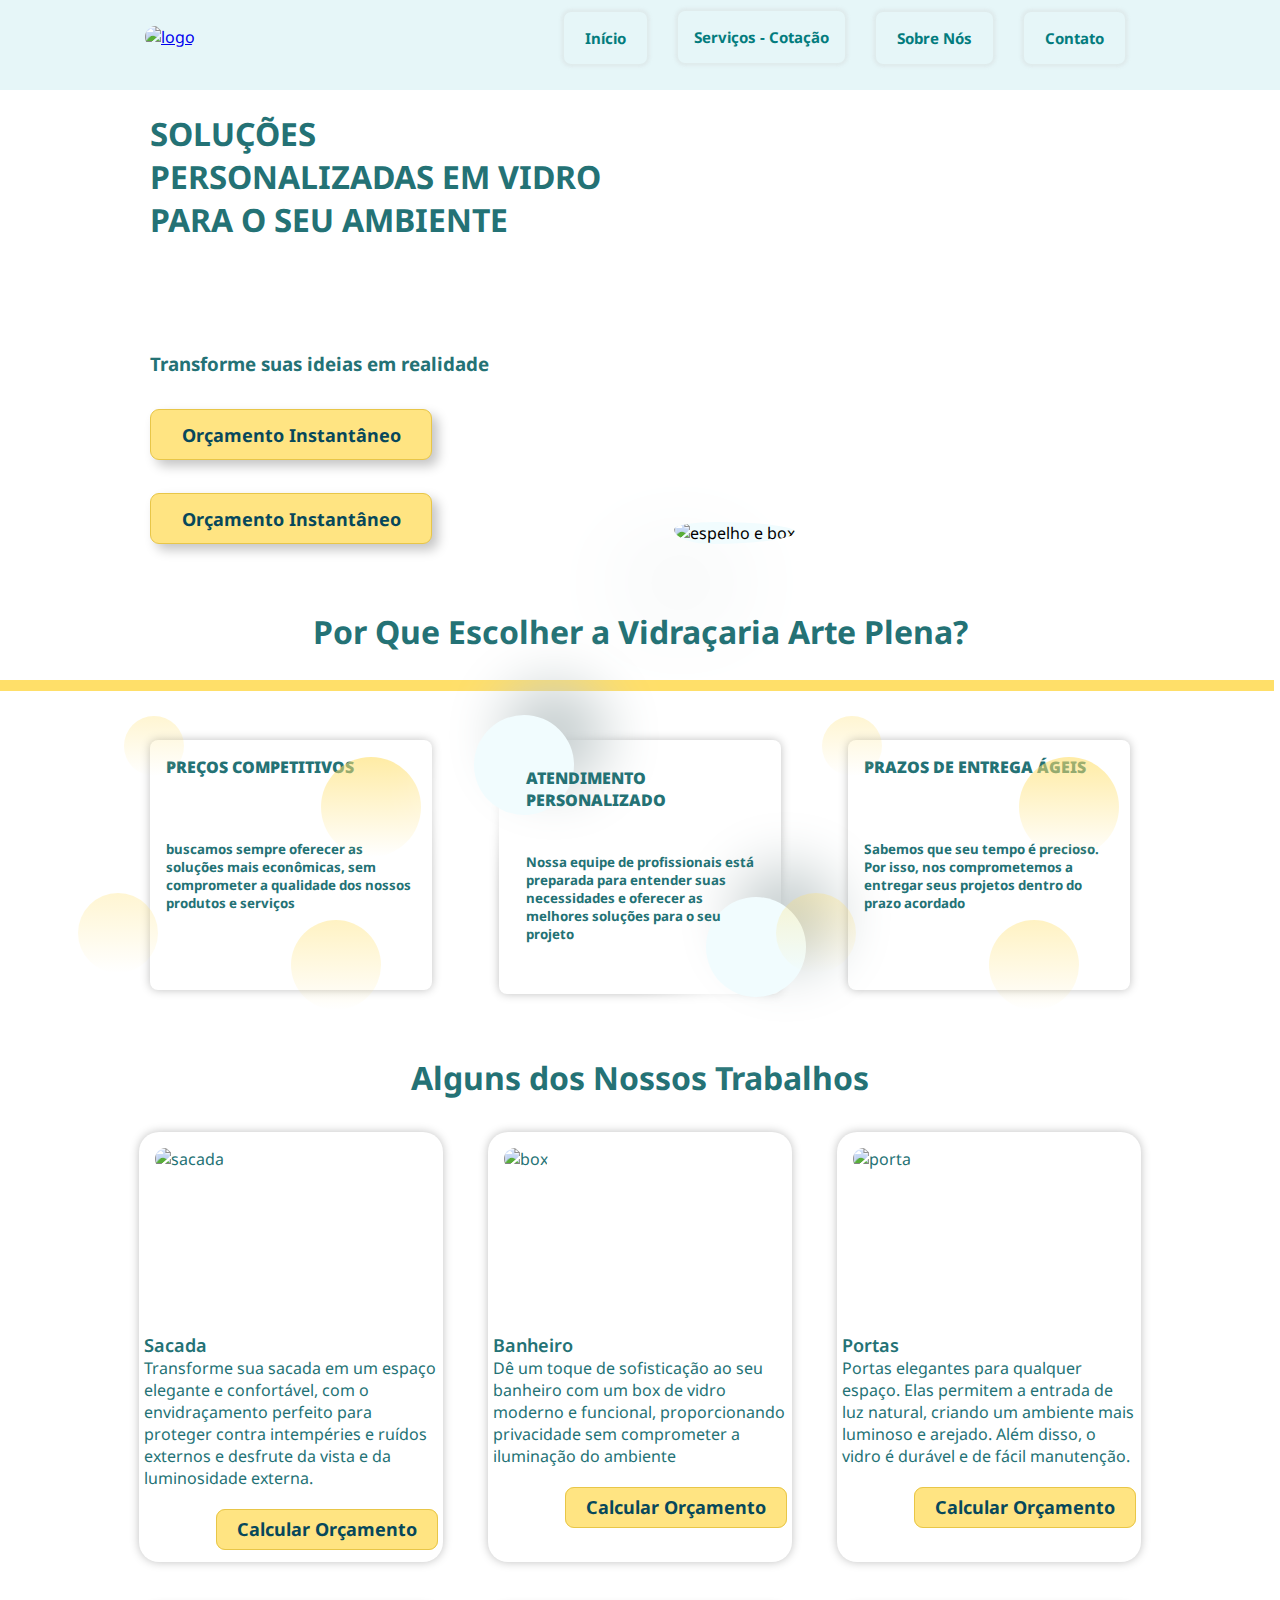
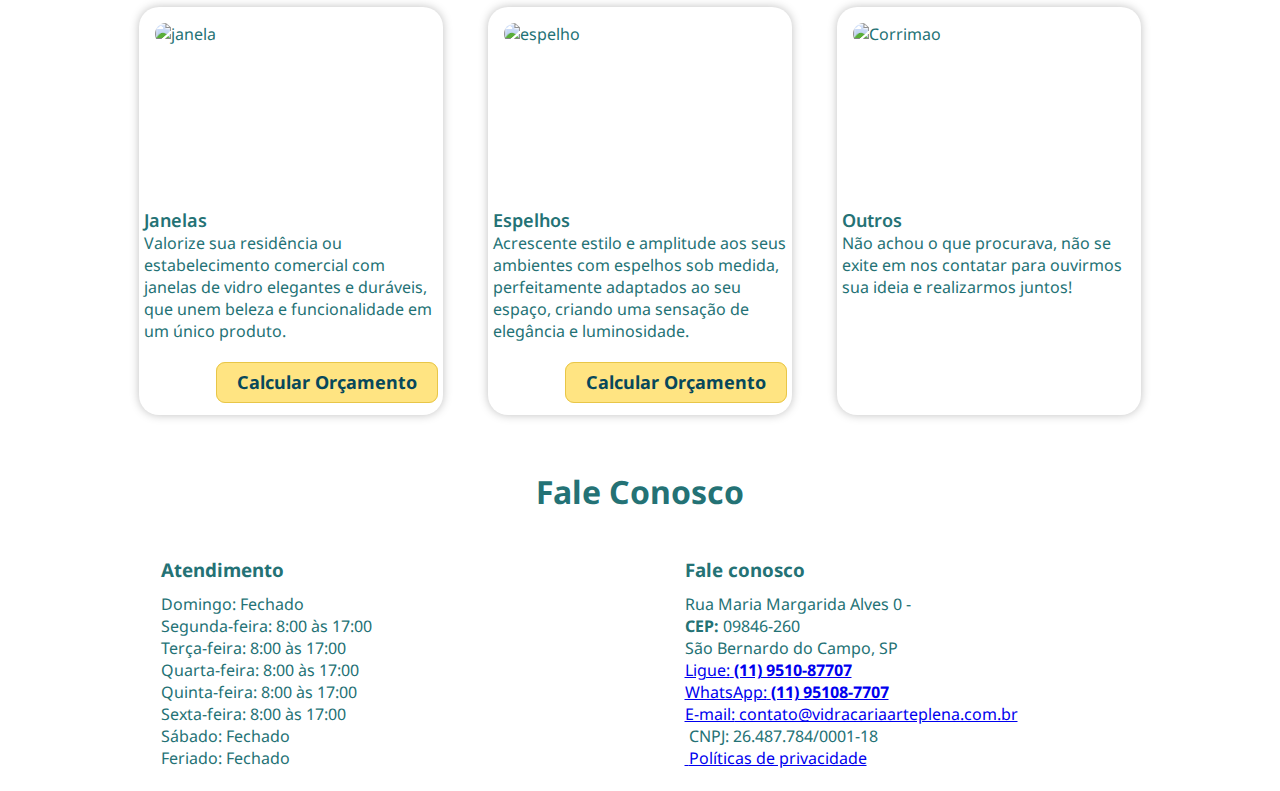
==== index.html @ b4b1ab60 "Add files via upload" ====
<!DOCTYPE html>
<html lang="pt-br">

<head>
    <!--============ Primary Meta Tags ============-->
    <meta charset="UTF-8">
    <meta name="viewport" content="width=device-width, initial-scale=1.0">
    <meta name="keywords" content="vidra&ccedil;aria, vidracaria, espelho, vidro, box, sacada, sacadas, banheiro, porta, portas, janela, janelas">
    <meta name="author" content="CacuacoTech">
    <meta name="description" content="Vidra&ccedil;aria, produ&ccedil;&atilde;o e instala&ccedil;&atilde;o de produtos em vidro">
    <meta name="title" content="Vidra&ccedil;aria Arte Plena | Qualidade e Transpar&ecirc;ncias. Vidra&ccedil;aria Arte Plena | Qualidade e Transpar&ecirc;ncias">
    <title>Vidraçaria Arte Plena | Qualidade e Transparências</title>
    <!--============ CSS ============-->
    <link rel="stylesheet" href="./style.css">
    <script defer src="./js/app.js"></script>
    <link rel="icon" type="image/png" href="assets/uploads/configuracao/1/62f95206d52f2pkhr2g.png" sizes="16x16">

    <link rel="preconnect" href="https://fonts.googleapis.com">
    <link rel="preconnect" href="https://fonts.gstatic.com" crossorigin>
    <link href="https://fonts.googleapis.com/css2?family=Noto+Sans+Georgian:wght@200;300;400;500;600;700;800&display=swap" rel="stylesheet">

    <script src="https://code.jquery.com/jquery-3.7.0.min.js" integrity="sha256-2Pmvv0kuTBOenSvLm6bvfBSSHrUJ+3A7x6P5Ebd07/g=" crossorigin="anonymous"></script>
</head>


<body>
    <!--============ Social Media ============-->
    <div class="icon-bar">
        <a title="chamada para telefone" href="tel:(11)981312143" class="call-phone-numer"></a>
        <a title="facebook" href="https://www.facebook.com/vidracariaarteplena" class="facebook"></a>
        <a title="instagram" href="https://www.instagram.com/vidracariaarteplena/" class="instagram"></a>
        <a title="whasapp" href="#" class="whatsapp"></a>

    </div>
    <!--============ NAV ============-->
    <header title="header" class="header-body background-nav">
        <nav title="navigation" class="nav background-nav">
            <a class="logo" href="index.html">
                <img src="assets/uploads/configuracao/1/logo_sem_fundo2.png" alt="logo">
            </a>
            <button title="responsive-menu" class="hamburger active-nav-list"></button>

            <ul class="nav-list active-nav-list">
                <li>
                    <a class="item-nav" href="index.html">Início</a>
                </li>
                <li>
                    <div class="dropdown1 ">
                        <button class="dropbtn1 active-dropdown1">Serviços - Cotação</button>
                        <div class="dropdown-content1 active-dropdown1">
                            <a class="item-nav" href="produtos/sacada.html">Sacada</a>
                            <a class="item-nav" href="produtos/banheiros.html">Banheiros</a>
                            <a class="item-nav" href="produtos/portas.html">Portas</a>
                            <a class="item-nav" href="produtos/janelas.html">Janelas</a>
                            <a class="item-nav" href="produtos/espelhos.html">Espelhos</a>
                        </div>
                    </div>
                </li>
                <li>
                    <a class="item-nav" href="sobre.html">Sobre Nós</a>
                </li>
                <li>
                    <a class="item-nav" href="#contato">Contato</a>
                </li>
            </ul>
        </nav>
    </header>

    <!--============ MAIN ============-->

    <main>
        <!--============ Header Of main ============-->
        <section class="header-of-main">
            <div class="container-header-of-main ">
                <div class="header-of-container ">
                    <div class="text-header-of-main  color-text-template1">
                        <h1>
                            SOLUÇÕES PERSONALIZADAS EM VIDRO PARA O SEU AMBIENTE
                        </h1>
                        <br>
                        <br>
                        <h3>Transforme suas ideias em realidade</h3>
                        <a class="button-header-of-main" href="#call-to-action-services">
                            Orçamento Instantâneo
                            </a>
                        <select aria-label="qualquer coisa" id="servicos" name="Servicos" class="button-header-of-main">
                            <option value="vl-sacada">Orçamento Instantâneo</option>
                            <option value="vl-sacada">Sacada</option>
                            <option value="vl-banheiros">Banheiros</option>
                            <option value="vl-portas">Portas</option>
                            <option value="vl-portas">Janelas</option>
                            <option value="vl-espelhos">Espelhos</option>
                        </select>
                        <!--<div class="button-header-of-main">
                            <button class="dropbtn1 active-dropdown1">Orçamento Instantâneo</button>
                            <div class="dropdown-content1 active-dropdown1">
                                <a class="item-nav" href="produtos/sacada.html">Sacada</a>
                                <a class="item-nav" href="produtos/banheiros.html">Banheiros</a>
                                <a class="item-nav" href="produtos/portas.html">Portas</a>
                                <a class="item-nav" href="produtos/janelas.html">Janelas</a>
                                <a class="item-nav" href="produtos/espelhos.html">Espelhos</a>
                            </div>
                        </div>
                        <div class="button-social-network">
                            <a class="button-header-of-main" href="index.html">
                            Orçamento Instantâneo
                            </a>
                            <a title="facebook" href="#" class="facebook-icon"></a>
                            <a title="instagram" href="#" class="instagram-icon"></a>
                            <a title="whasapp" href="#" class="whatsapp-icon"></a>
                        </div>-->
                    </div>
                </div>
                <div class="header-of-container ">
                    <div class="initial-image">
                        <img class="image-home" src="./assets/extras_site/box-ia.jpg" alt="espelho e box">
                    </div>

                </div>
            </div>

        </section>


        <!--============ Container 1 of main ============-->
        <section class="container1-of-main">
            <div class="title-container1-of-main color-text-template1">
                <div class="initial-text1-of-main  ">
                    <br>
                    <br>
                    <h1>
                        Por Que Escolher a Vidraçaria Arte Plena?
                    </h1>
                    <p class="yellow-bar"></p>

                </div>
            </div>
            <div class="container1-main color-text-template1">

                <!--<div class="card">
                    <div class="circle"></div>
                    <div class="circle"></div>
                    <div class="card-inner">
                        <div class="card-content">

                            <strong>Qualidade incomparável</strong>
                            <p>Trabalhamos com os melhores fornecedores de vidro do mercado, garantindo produtos de alta qualidade e durabilidade </p>
                            <hr>
                        </div>
                    </div>
                </div>-->

                <div class="card3">
                    <span class="span-card3"></span>
                    <span class="span-card3"></span>
                    <span class="span-card3"></span>
                    <span class="span-card3"></span>
                    <div>
                        <strong>Preços competitivos</strong>
                        <h5>buscamos sempre oferecer as soluções mais econômicas, sem comprometer a qualidade dos nossos produtos e serviços</h5>
                        <hr>
                    </div>
                </div>

                <div class="card">
                    <div class="circle"></div>
                    <div class="circle"></div>
                    <div class="card-inner">
                        <div class="card-content">

                            <strong>Atendimento personalizado</strong>
                            <h5>Nossa equipe de profissionais está preparada para entender suas necessidades e oferecer as melhores soluções para o seu projeto</h5>
                            <hr>
                        </div>
                    </div>
                </div>

                <div class="card3">
                    <span class="span-card3"></span>
                    <span class="span-card3"></span>
                    <span class="span-card3"></span>
                    <span class="span-card3"></span>
                    <div>
                        <strong>Prazos de entrega ágeis</strong>
                        <h5>Sabemos que seu tempo é precioso. Por isso, nos comprometemos a entregar seus projetos dentro do prazo acordado</h5>
                        <hr>
                    </div>
                </div>
            </div>


        </section>
        <!--============ Container 2 of main ============-->
        <section class="container2-of-main" id="call-to-action-services">
            <div class="header-of-container color-text-template1">
                <div class="initial-text2-of-main  ">
                    <br>
                    <br>
                    <h1>
                        Alguns dos Nossos Trabalhos
                    </h1>
                    <br>
                </div>
            </div>

            <div class="container2-main color-text-template1" id="card2-1">
                <div class="card2">
                    <div class="card2-image">
                        <img class="image-card2" src="./assets/uploads/produtos/sacada/sacada6.jpeg" alt="sacada">
                    </div>
                    <p class="card2-title">Sacada</p>
                    <p class="card2-body">
                        Transforme sua sacada em um espaço elegante e confortável, com o envidraçamento perfeito para proteger contra intempéries e ruídos externos e desfrute da vista e da luminosidade externa.
                    </p>
                    <p class="footer2">
                        <a class="button-card2" href="index.html">
                            Calcular Orçamento
                        </a>
                    </p>
                </div>
                <div class="card2">
                    <div class="card2-image">
                        <img class="image-card2" src="./assets/uploads/produtos/box/box9.jpeg" alt="box">
                    </div>
                    <p class="card2-title">Banheiro</p>
                    <p class="card2-body">
                        Dê um toque de sofisticação ao seu banheiro com um box de vidro moderno e funcional, proporcionando privacidade sem comprometer a iluminação do ambiente
                    </p>
                    <p class="footer2">
                        <a class="button-card2" href="index.html">
                            Calcular Orçamento
                        </a>
                    </p>
                </div>
                <div class="card2">
                    <div class="card2-image">
                        <img class="image-card2" src="./assets/uploads/produtos/portas/porta5.jpeg" alt="porta">
                    </div>
                    <p class="card2-title">Portas</p>
                    <p class="card2-body">
                        Portas elegantes para qualquer espaço. Elas permitem a entrada de luz natural, criando um ambiente mais luminoso e arejado. Além disso, o vidro é durável e de fácil manutenção.
                    </p>
                    <p class="footer2">
                        <a class="button-card2" href="index.html">
                            Calcular Orçamento
                        </a>
                    </p>
                </div>
                <div class="card2">
                    <div class="card2-image">
                        <img class="image-card2" src="./assets/uploads/produtos/janela/janela22.jpg" alt="janela">
                    </div>
                    <p class="card2-title">Janelas</p>
                    <p class="card2-body">
                        Valorize sua residência ou estabelecimento comercial com janelas de vidro elegantes e duráveis, que unem beleza e funcionalidade em um único produto.
                    </p>
                    <p class="footer2">
                        <a class="button-card2" href="index.html">
                            Calcular Orçamento
                        </a>
                    </p>
                </div>
                <div class="card2">
                    <div class="card2-image">
                        <img class="image-card2" src="./assets/uploads/produtos/espelho/espelho144.jpg" alt="espelho">
                    </div>
                    <p class="card2-title">Espelhos</p>
                    <p class="card2-body">
                        Acrescente estilo e amplitude aos seus ambientes com espelhos sob medida, perfeitamente adaptados ao seu espaço, criando uma sensação de elegância e luminosidade.
                    </p>
                    <p class="footer2">
                        <a class="button-card2" href="index.html">
                            Calcular Orçamento
                        </a>
                    </p>
                </div>
                <div class="card2">
                    <div class="card2-image">
                        <img class="image-card2" src="./assets/uploads/produtos/Genericas/Corrimao1.jpeg" alt="Corrimao">
                    </div>
                    <p class="card2-title">Outros</p>
                    <p class="card2-body">
                        Não achou o que procurava, não se exite em nos contatar para ouvirmos sua ideia e realizarmos juntos!
                    </p>
                    <p class="footer2">
                        <a title="facebook" href="https://www.facebook.com/vidracariaarteplena" class="facebook-icon-card2"></a>
                        <a title="instagram" href="https://www.instagram.com/vidracariaarteplena/" class="instagram-icon-card2"></a>
                        <a title="whasapp" href="#" class="whatsapp-icon-card2"></a>
                    </p>
                </div>
            </div>

        </section>
    </main>




    <footer>
        <a title="facebook" href="#" class="facebook-icon-menu"></a>
        <a title="instagram" href="#" class="instagram-icon-menu"></a>
        <a title="whasapp" href="#" class="whatsapp-icon-menu"></a>
        <section class="container2-of-main" id="contato">
            <div class="header-of-container color-text-template1">
                <div class="initial-text2-of-main  ">
                    <br>
                    <br>
                    <h1>
                        Fale Conosco
                    </h1>
                    <br>
                </div>
            </div>

            <div class="container2-main color-text-template1">
                <!--ddddddddd-->
                <div class="col-md-3 margin-top-25 text-align-left">
                    <div class="row">
                        <div class="col-md-12 margin-bottom-5">
                            <h3 class="font-size-25 font-weight-300 font-color-secundaria">Atendimento</h3>
                        </div>
                        <div class="col-md-12 cor_links_topo">
                            <p class="margin-bottom-0 line-height-22 white">
                                <i class="go goicon-angle-right font-size-10 font-color-secundaria"></i><span class="font-color-secundaria"> Domingo: </span>Fechado
                            </p>
                            <p class="margin-bottom-0 line-height-22 white">
                                <i class="go goicon-angle-right font-size-10 font-color-secundaria"></i><span class="font-color-secundaria"> Segunda-feira: </span>8:00 às 17:00
                            </p>
                            <p class="margin-bottom-0 line-height-22 white">
                                <i class="go goicon-angle-right font-size-10 font-color-secundaria"></i><span class="font-color-secundaria"> Terça-feira: </span>8:00 às 17:00
                            </p>
                            <p class="margin-bottom-0 line-height-22 white">
                                <i class="go goicon-angle-right font-size-10 font-color-secundaria"></i><span class="font-color-secundaria"> Quarta-feira: </span>8:00 às 17:00
                            </p>
                            <p class="margin-bottom-0 line-height-22 white">
                                <i class="go goicon-angle-right font-size-10 font-color-secundaria"></i><span class="font-color-secundaria"> Quinta-feira: </span>8:00 às 17:00
                            </p>
                            <p class="margin-bottom-0 line-height-22 white">
                                <i class="go goicon-angle-right font-size-10 font-color-secundaria"></i><span class="font-color-secundaria"> Sexta-feira: </span>8:00 às 17:00
                            </p>
                            <p class="margin-bottom-0 line-height-22 white">
                                <i class="go goicon-angle-right font-size-10 font-color-secundaria"></i><span class="font-color-secundaria"> Sábado: </span>Fechado
                            </p>
                            <p class="margin-bottom-0 line-height-22 white">
                                <i class="go goicon-angle-right font-size-10 font-color-secundaria"></i><span class="font-color-secundaria"> Feriado: </span>Fechado
                            </p>



                        </div>
                    </div>
                </div>

                <div class="col-md-4 margin-top-25 text-align-left">
                    <div class="row">
                        <div class="col-md-12 margin-bottom-5">
                            <h3 class="font-size-25 font-weight-300 font-color-secundaria">Fale conosco</h3>
                        </div>
                        <div class="col-md-12 cor_links_topo">

                            <p class="margin-bottom-20 font-color-white font-size-14 line-height-20">
                                Rua Maria Margarida Alves 0 - <br><b>CEP:</b> 09846-260 <br> São Bernardo do Campo, SP </p>

                            <p class="margin-bottom-10">
                                <a href="tel:11951087707" target="_blank">
                                    <i class="go goicon-incoming-call font-color-secundaria"></i> <span class="font-color-secundaria">Ligue:</span> <strong class="font-weight-700">(11) 9510-87707</strong>
                                </a>
                            </p>

                            <p class="margin-bottom-10">
                                <a href="http://api.whatsapp.com/send?1=pt_BR&amp;phone=+5511951087707&amp;text=Ol%c3%a1!%20Encontrei%20o%20seu%20site,%20gostaria%20de%20iniciar%20uma%20conversa!" target="_blank">
                                    <i class="go goicon-whatsapp-filled font-color-secundaria"></i> <span class="font-color-secundaria">WhatsApp:</span> <strong class="font-weight-700">(11) 95108-7707</strong>
                                </a>
                            </p>

                            <p class="margin-bottom-10">
                                <a href="mailto:contato@vidracariaarteplena.com.br?Subject=Contato pelo site" target="_blank">
                                    <i class="fa fa-envelope font-color-secundaria"></i> <span class="font-color-secundaria">E-mail:</span> contato@vidracariaarteplena.com.br </a>
                            </p>


                            <p class="margin-bottom-10">
                                <a class="white">
                                    <i class="fa fa-building-o font-color-secundaria"></i> &nbsp;<span class="font-color-secundaria">CNPJ:</span> 26.487.784/0001-18 </a>
                            </p>


                            <p class="margin-bottom-0">
                                <a class="white" href="politicas-de-privacidade.html">
                                    <i class="fa fa-info-circle font-color-secundaria"></i> &nbsp;<span class="font-color-secundaria">Políticas de privacidade</span>
                                </a>
                            </p>

                        </div>
                    </div>
                </div>

            </div>


        </section>
    </footer>


</body>

</html>
---- style.css ----
* {
  margin: 0;
  padding: 0;
  box-sizing: border-box;
  font-family: "Noto Sans Georgian", sans-serif;
}

body {
  width: 100%;
  margin: 0 auto;
}

header {
  width: 100%;
  height: 90px;
  display: flex;
  justify-content: center;
  background-color: #13A098;
  top: 0;
  z-index: 990;
}

nav {
  padding: 11px 17px 11px 17px;
  width: 80%;
  margin-inline: 0 auto;
  display: flex;
  justify-content: space-between;
  align-items: center;
  flex-wrap: wrap;
  position: fixed;
  z-index: 992;
}

.nav-list {
  list-style: none;
  display: flex;
  padding: 0px 10px;
  align-items: center;
  justify-content: space-between;
  background-color: #e6f6f8;
  font-size: 19px;
  flex-wrap: wrap;
}

.hamburger {
  width: 30px;
  height: 30px;
  background-color: transparent;
  border-radius: 5px;
  border: 0;
  position: relative;
  cursor: pointer;
  display: none;
}

.hamburger:after {
  content: "";
  position: absolute;
  top: 35%;
  left: 15%;
  width: 70%;
  height: 5%;
  border-radius: 5px;
  background-color: #247275;
}

.hamburger:before {
  content: "";
  position: absolute;
  top: 55%;
  left: 15%;
  width: 70%;
  height: 5%;
  border-radius: 5px;
  background-color: #247275;
}

.dropbtn1 {
  background-color: #e6f6f8;
  color: #037c7e;
  padding: 16px;
  font-size: 15px;
  font-weight: bold;
  border: none;
  cursor: pointer;
  box-shadow: 0px 0px 3px 3px rgba(205, 205, 205, 0.25);
  border-radius: 7px;
  -moz-appearance: none;
  -webkit-appearance: none;
  appearance: none;
  background-image: url("./assets/extras_site/arrow.jpg");
  background-repeat: no-repeat;
  background-position: 50% 100%;
}

.dropdown1 > .dropdown-content1 > .item-nav {
  background-color: #e6f6f8;
  border-radius: 0px;
}

.dropdown1 {
  position: relative;
  display: inline-block;
}

.dropdown-content1 {
  display: none;
  position: absolute;
  background-color: rgba(230, 246, 248, 0.2941176471);
  min-width: 160px;
  box-shadow: 0px 8px 16px 0px rgba(0, 0, 0, 0.2);
  z-index: 993;
}

.dropdown-content1 a {
  color: #037c7e;
  padding: 12px 16px;
  text-decoration: none;
  display: block;
}

.dropdown-content1 a:hover {
  background-color: #f1f1f1;
}

.dropdown1:hover .dropdown-content1 {
  display: block;
}

.dropdown1:hover .dropbtn1 {
  background: linear-gradient(145deg, #CEF1EB 0%, #B8EFE5 100%);
}

.item-nav {
  background-color: none;
  color: #037c7e;
  font-weight: bold;
  padding: 17px 21px 17px 21px;
  text-decoration: none;
  box-shadow: 0px 0px 3px 3px rgba(205, 205, 205, 0.25);
  border-radius: 7px;
}

.item-nav:visited {
  background-color: none;
}

.item-nav:active {
  border-color: #13A098;
}

.item-nav:hover {
  box-shadow: 0px 0px 15px 13px rgba(205, 205, 205, 0.25);
  border-radius: 13px;
  background: linear-gradient(145deg, #CEF1EB 0%, #B8EFE5 100%);
}

.item-nav {
  font-weight: bold;
}

.nav-list {
  display: flex;
  gap: 31px;
  list-style: none;
  align-items: center;
}

.nav-list a {
  font-size: 15px;
  color: #037c7e;
  padding-block: 16px;
}

/*MAIN_ START HERE*/
/*MAIN_ START HERE*/
/*MAIN_ START HERE*/
.header-of-main {
  background-image: url("./assets/extras_site/stacked-waves-haikei (3).svg");
  background-image: url("./assets/extras_site/blurry-gradient-haikei (3).svg");
  background-image: url("./assets/extras_site/general-background.svg");
  background-size: cover;
}

.container-header-of-main {
  margin: 0 auto;
  display: flex;
  justify-content: space-between;
  flex-wrap: wrap;
  max-width: 80%;
  gap: 23px;
}

.container-header-of-main div {
  display: flex;
  flex: 1 1 300px;
  margin: 11px;
  align-items: flex-start;
  justify-content: flex-end;
  flex-direction: column;
}

.container {
  /*max-width: 800px;*/
  margin: 0 auto;
  display: flex;
  flex-wrap: wrap;
  max-width: 80%;
}

.container div {
  flex: 1 1 981px;
  margin: 11px;
}

.logo img {
  width: 100%;
  border-radius: 13px;
}

img {
  width: 30%;
  border-radius: 13px;
}

.text-header-of-main {
  display: flex;
  text-align: left;
  align-items: center;
  flex-direction: column;
  gap: 33px;
}

.button-social-network {
  display: flex;
  gap: 16px;
}

.button-header-of-main {
  font-weight: bold;
  text-decoration: none;
  color: #07485B;
  padding: 0.7em 1.7em;
  font-size: 18px;
  border-radius: 0.5em;
  background: #FFE482;
  border: 1px solid #E8C648;
  transition: all 0.3s;
  box-shadow: 6px 6px 12px #c5c5c5, -6px -6px 12px #ffffff;
  font-weight: bold;
  -webkit-appearance: none;
     -moz-appearance: none;
          appearance: none;
  background-image: url("./assets/extras_site/arrow.jpg");
  background-repeat: no-repeat;
  background-position: 97% 50%;
}

.button-header-of-main:active {
  color: #247275;
  box-shadow: inset 4px 4px 12px #c5c5c5, inset -4px -4px 12px #ffffff;
}

.button-header-of-main:visited {
  background-color: none;
}

.button-header-of-main:hover {
  background: linear-gradient(145deg, #CEF1EB 0%, #B8EFE5 100%);
}

.initial-text1-of-main {
  display: flex;
  text-align: center;
  align-items: center;
  flex-direction: column;
  flex-wrap: nowrap;
}

.initial-text {
  display: flex;
  text-align: center;
  align-items: center;
  flex-direction: column;
  flex-wrap: nowrap;
  background: #F1fcfe;
  box-shadow: 41px 41px 82px #cfd9da, -41px -41px 82px #ffffff;
}

.image-home {
  width: 100%;
  border-radius: 35% 65% 69% 31%/34% 45% 55% 66%;
  background: #f1fcfe;
  box-shadow: -50px 50px 100px #cfd9da, 50px -50px 100px #ffffff;
}

.container1-of-main {
  background-image: url("./assets/extras_site/Untitled (6).svg");
  background-size: cover;
}

.container1-main {
  margin: 0 auto;
  display: flex;
  justify-content: space-between;
  flex-wrap: wrap;
  max-width: 80%;
  gap: 23px;
}

.container1-main div {
  display: flex;
  flex: 1 1 300px;
  margin: 11px;
  align-items: flex-start;
  justify-content: flex-end;
}

.container2-of-main {
  background-image: url("./assets/extras_site/general-background.svg");
  background-size: cover;
}

.initial-text2-of-main {
  display: flex;
  text-align: center;
  align-items: center;
  flex-direction: column;
  flex-wrap: nowrap;
}

.container2-main {
  margin: 0 auto;
  display: flex;
  justify-content: space-between;
  flex-wrap: wrap;
  max-width: 80%;
  gap: 23px;
}

.container2-main div {
  flex: 1 1 300px;
  margin: 11px;
}

@media screen and (max-width: 981px) {
  .logo img {
    width: 100%;
    border-radius: 13px;
  }
  img {
    width: 100%;
    border-radius: 13px;
  }
  .hamburger {
    display: block;
    z-index: 991;
  }
  .nav {
    width: 100%;
  }
  .nav-list.active-nav-list {
    right: 0;
  }
  .nav-list {
    position: fixed;
    top: 0;
    right: -100%;
    height: 100vh;
    margin: 0;
    background-color: #AEE0E8;
    flex-direction: column;
    padding: 100px 20px;
    text-decoration: none;
    justify-content: flex-start;
    max-width: 250px;
    transition: 0.5s ease;
  }
  .container-header-of-main {
    max-width: 99%;
  }
  .container-header-of-main div {
    align-items: center;
  }
  .initial-text {
    display: block;
  }
  .text-header-of-main {
    text-align: center;
    gap: 9px;
  }
  .facebook-icon-menu {
    width: 36px;
    height: 36px;
    background-image: url("assets/socialnetworks/facebook.png");
    background-size: cover;
    border-radius: 35% 65% 69% 31%/34% 45% 55% 66%;
  }
  .instagram-icon-menu {
    width: 36px;
    height: 36px;
    background-image: url("assets/socialnetworks/instagram.png");
    background-size: cover;
    border-radius: 35% 65% 69% 31%/34% 45% 55% 66%;
    display: inline;
  }
  .whatsapp-icon-menu {
    width: 36px;
    height: 36px;
    background-image: url("assets/socialnetworks/whatsapp.png");
    background-size: cover;
    display: none;
  }
}
/* Float four columns side by side */
/* Float four columns side by side */
/* Float four columns side by side */
/* Float four columns side by side */
/* Float four columns side by side */
/* Float four columns side by side */
/* Float four columns side by side */
/* Float four columns side by side */
/* Float four columns side by side 

.column {
    float: left;
    width: 25%;
    padding: 0 10px;
}
*/
/* Remove extra left and right margins, due to padding 

.row {
    margin: 0 -5px;
}
*/
/* Clear floats after the columns 

.row:after {
    content: "";
    display: table;
    clear: both;
}
*/
/* Responsive columns 

@media screen and (max-width: 600px) {
    .column {
        width: 100%;
        display: block;
        margin-bottom: 20px;
    }
}

*/
/* Style the counter cards 

.card {
    box-shadow: 0 4px 8px 0 rgba(0, 0, 0, 0.2);
    padding: 16px;
    text-align: center;
    background-color: #f1f1f1;
}

*/
/* Float four columns side by side */
.card-service {
  --card-color: #247275;
  --blub-color: #FFDF69;
  position: relative;
  -webkit-user-select: none;
     -moz-user-select: none;
          user-select: none;
}

@keyframes keyframes-rotate-blubs {
  0% {
    transform: translate(10px) rotate(360deg);
  }
  50% {
    transform: translate(-5px, 10px) rotate(180deg);
  }
  100% {
    transform: translate(10px) rotate(0deg);
  }
}
.card-service .span-card3 {
  width: 100px;
  height: 100px;
  position: absolute;
  background: linear-gradient(0deg, transparent, var(--blub-color));
  border-radius: 100%;
  opacity: 0.5;
  animation: keyframes-rotate-blubs 4s infinite linear;
}

.card-service .card-service-content-text {
  /* backdrop-filter: blur(15px);*/
  color: var(--card-color);
  width: 180px;
  height: 250px;
  border-radius: 5%;
  padding: 1rem;
  display: flex;
  flex-direction: column;
  justify-content: space-between;
  background: rgba(255, 255, 255, 0.05);
  box-shadow: 0 0 10px rgba(0, 0, 0, 0.25);
  /*backdrop-filter: blur(10px);*/
  border-radius: 8px;
}

.card-service .card-service-content-text .check {
  fill: var(--card-color);
  width: 25px;
  height: 25px;
  position: absolute;
  top: 0;
  right: 0;
  transform: translate(50%, -50%);
}

.card-service .card-service-content-text strong {
  font-size: 1rem;
  font-weight: 900;
  text-transform: uppercase;
}

.card-service .card-service-content-text p {
  font-size: 0.8rem;
}

.card-service .card-service-content-text button {
  background-color: transparent;
  color: var(--card-color);
  border: none;
  outline: 1px solid var(--card-color);
  border-radius: 1rem;
  padding: 0.5rem 1rem;
  font-size: 0.8rem;
  font-weight: 900;
  transition: 0.3s;
  display: flex;
  align-items: center;
  justify-content: center;
  text-transform: uppercase;
  gap: 0.2em;
}

.card-service .card-service-content-text button .arrow {
  width: 0px;
  height: 20px;
  fill: var(--blub-color);
  transform: scale(0);
  transition: 0.3s;
}

.card-service .card-service-content-text button:hover .arrow {
  width: 20px;
  margin-left: 1em;
  transform: scale(1);
}

.card-service .card-service-content-text button:hover {
  background-color: var(--card-color);
  color: var(--blub-color);
  cursor: pointer;
}

/* Float four columns side by side */
/* Float four columns side by side */
/* Float four columns side by side */
/* Float four columns side by side */
.card3 {
  --card-color: #247275;
  --blub-color: #FFDF69;
  position: relative;
  -webkit-user-select: none;
     -moz-user-select: none;
          user-select: none;
}

@keyframes keyframes-rotate-blubs {
  0% {
    transform: translate(10px) rotate(360deg);
  }
  50% {
    transform: translate(-5px, 10px) rotate(180deg);
  }
  100% {
    transform: translate(10px) rotate(0deg);
  }
}
.card3 .span-card3 {
  width: 100px;
  height: 100px;
  position: absolute;
  background: linear-gradient(0deg, transparent, var(--blub-color));
  border-radius: 100%;
  opacity: 0.5;
  animation: keyframes-rotate-blubs 4s infinite linear;
}

.card3 .span-card3:nth-child(1) {
  top: -5%;
  left: -5%;
  width: 60px;
  height: 60px;
  animation-delay: 0.1s;
  opacity: 0.3;
}

.card3 .span-card3:nth-child(2) {
  top: 60%;
  left: -20%;
  width: 80px;
  height: 80px;
  animation-delay: 0.2s;
  opacity: 0.3;
}

.card3 .span-card3:nth-child(3) {
  top: 10%;
  left: 60%;
  animation-delay: 0.3s;
  opacity: 0.6;
}

.card3 .span-card3:nth-child(4) {
  top: 70%;
  left: 50%;
  width: 90px;
  height: 90px;
  animation-delay: 0.4s;
  opacity: 0.4;
}

.card3 div {
  /* backdrop-filter: blur(15px);*/
  color: var(--card-color);
  width: 180px;
  height: 250px;
  border-radius: 5%;
  padding: 1rem;
  display: flex;
  flex-direction: column;
  justify-content: space-between;
  background: rgba(255, 255, 255, 0.05);
  box-shadow: 0 0 10px rgba(0, 0, 0, 0.25);
  /*backdrop-filter: blur(10px);*/
  border-radius: 8px;
}

.card3 div .check {
  fill: var(--card-color);
  width: 25px;
  height: 25px;
  position: absolute;
  top: 0;
  right: 0;
  transform: translate(50%, -50%);
}

.card3 div strong {
  font-size: 1rem;
  font-weight: 900;
  text-transform: uppercase;
}

.card3 div p {
  font-size: 0.8rem;
}

.card3 div hr {
  border: none;
  border-top: 1px solid var(--card-color);
  opacity: 0.5;
}

.card3 div button {
  background-color: transparent;
  color: var(--card-color);
  border: none;
  outline: 1px solid var(--card-color);
  border-radius: 1rem;
  padding: 0.5rem 1rem;
  font-size: 0.8rem;
  font-weight: 900;
  transition: 0.3s;
  display: flex;
  align-items: center;
  justify-content: center;
  text-transform: uppercase;
  gap: 0.2em;
}

.card3 div button .arrow {
  width: 0px;
  height: 20px;
  fill: var(--blub-color);
  transform: scale(0);
  transition: 0.3s;
}

.card3 div button:hover .arrow {
  width: 20px;
  margin-left: 1em;
  transform: scale(1);
}

.card3 div button:hover {
  background-color: var(--card-color);
  color: var(--blub-color);
  cursor: pointer;
}

/* Float four columns side by side */
/* Float four columns side by side */
/* Float four columns side by side */
/* Float four columns side by side */
.card2 {
  padding: 5px 5px 21px 5px;
  width: 330px;
  min-height: 370px;
  border-radius: 20px;
  /*background: #e8e8e8;
  box-shadow: 5px 5px 6px #dadada, -5px -5px 6px #f6f6f6;*/
  background: rgba(255, 255, 255, 0.05);
  box-shadow: 0 0 10px rgba(0, 0, 0, 0.25);
  transition: 0.4s;
}

.card2:hover {
  translate: 0 -10px;
}

.card2-title {
  font-size: 18px;
  font-weight: 600;
  color: #247275;
  margin: 15px 0 0 0px;
}

.card2-image {
  min-height: 170px;
  /*background-color: #c9c9c9;
  border-radius: 15px;
  box-shadow: inset 8px 8px 10px #c3c3c3, inset -8px -8px 10px #cfcfcf;*/
}

.image-card2 {
  width: 100%;
  /*border-radius: 35% 65% 69% 31% / 34% 45% 55% 66%;
  background: #f1fcfe;
  box-shadow: -50px 50px 100px #cfd9da, 50px -50px 100px #ffffff;*/
}

.card-body {
  margin: 13px 0 0 11px;
  color: rgb(31, 31, 31);
  font-size: 15px;
}

.footer2 {
  float: right;
  margin: 28px 0 0 18px;
  font-size: 13px;
  color: #636363;
}

.by-name {
  font-weight: 700;
}

.button-card2 {
  font-weight: bold;
  text-decoration: none;
  color: #07485B;
  padding: 0.4em 1.1em;
  font-size: 18px;
  border-radius: 0.5em;
  background: #FFE482;
  border: 1px solid #E8C648;
  transition: all 0.3s;
  font-weight: bold;
}

.button-card2:active {
  color: #247275;
  box-shadow: inset 4px 4px 12px #c5c5c5, inset -4px -4px 12px #ffffff;
}

.button-card2:visited {
  background-color: none;
}

.button-card2:hover {
  background: linear-gradient(145deg, #CEF1EB 0%, #B8EFE5 100%);
}

.facebook-icon-card2 {
  margin: 16px;
  text-decoration: none;
  padding: 0.4em 1.1em;
  font-size: 18px;
  border-radius: 0.5em;
  transition: all 0.3s;
  font-weight: bold;
  background-image: url("assets/socialnetworks/facebook.png");
  background-size: cover;
  border-radius: 35% 65% 69% 31%/34% 45% 55% 66%;
}

.instagram-icon-card2 {
  margin: 16px;
  text-decoration: none;
  padding: 0.4em 1.1em;
  font-size: 18px;
  border-radius: 0.5em;
  transition: all 0.3s;
  font-weight: bold;
  background-image: url("assets/socialnetworks/instagram.png");
  background-size: cover;
  border-radius: 35% 65% 69% 31%/34% 45% 55% 66%;
}

.whatsapp-icon-card2 {
  margin: 16px;
  text-decoration: none;
  padding: 0.4em 1.1em;
  font-size: 18px;
  border-radius: 0.5em;
  transition: all 0.3s;
  font-weight: bold;
  background-image: url("assets/socialnetworks/whatsapp.png");
  background-size: cover;
}

/* Float four columns side by side */
/* Float four columns side by side */
/* Float four columns side by side */
/* Float four columns side by side */
/* Float four columns side by side */
.card {
  width: 190px;
  height: 254px;
  transition: all 0.2s;
  position: relative;
  cursor: pointer;
}

.card-inner {
  width: inherit;
  height: inherit;
  background: rgba(255, 255, 255, 0.05);
  box-shadow: 0 0 10px rgba(0, 0, 0, 0.25);
  /*backdrop-filter: blur(10px);*/
  border-radius: 8px;
}

/*.card:hover {
    transform: scale(1.04) rotate(1deg);
}*/
.circle {
  width: 100px;
  height: 100px;
  background: #F1fcfe;
  box-shadow: 30px -30px 60px #c1cacb, -30px 30px 60px #ffffff;
  border-radius: 50%;
  position: absolute;
  animation: move-up6 2s ease-in infinite alternate-reverse;
}

.circle:nth-child(1) {
  top: -25px;
  left: -25px;
}

.circle:nth-child(2) {
  bottom: -25px;
  right: -25px;
  animation-name: move-down1;
}

.card .card-content {
  /*backdrop-filter: blur(15px);*/
  outline: 1px solid var(--card-color);
  color: var(--card-color);
  width: 180px;
  height: 250px;
  border-radius: 5%;
  padding: 1rem;
  display: flex;
  flex-direction: column;
  justify-content: space-between;
  z-index: 800;
}

.card .card-content .check {
  fill: var(--card-color);
  width: 25px;
  height: 25px;
  position: absolute;
  top: 0;
  right: 0;
  transform: translate(50%, -50%);
}

.card .card-content strong {
  font-size: 1rem;
  font-weight: 900;
  text-transform: uppercase;
}

.card .card-content p {
  font-size: 0.8rem;
}

.card .card-content hr {
  border: none;
  border-top: 1px solid var(--card-color);
  opacity: 0.5;
}

.card .card-content button {
  background-color: transparent;
  color: var(--card-color);
  border: none;
  outline: 1px solid var(--card-color);
  border-radius: 1rem;
  padding: 0.5rem 1rem;
  font-size: 0.8rem;
  font-weight: 900;
  transition: 0.3s;
  display: flex;
  align-items: center;
  justify-content: center;
  text-transform: uppercase;
  gap: 0.2em;
}

.card .card-content button .arrow {
  width: 0px;
  height: 20px;
  fill: var(--blub-color);
  transform: scale(0);
  transition: 0.3s;
}

.card .card-content button:hover .arrow {
  width: 20px;
  margin-left: 1em;
  transform: scale(1);
}

.card .card-content button:hover {
  background-color: var(--card-color);
  color: var(--blub-color);
  cursor: pointer;
}

@keyframes move-up6 {
  to {
    transform: translateY(-10px);
  }
}
@keyframes move-down1 {
  to {
    transform: translateY(10px);
  }
}
/* Float four columns side by side */
/* Float four columns side by side */
.yellow-bar {
  width: 100%;
  height: 11px;
  background-color: #FFDF69;
  margin: 27px 13px 27px 0px;
}

.background-nav {
  background-color: #E6F6F8;
}

.background-template1 {
  background-color: #F1FCFE;
}

.color-text-template1 {
  color: #247275 !important;
}

.color-3-template1 {
  color: #FFDF69 !important;
}

.background-template2 {
  background-color: #AEE0E8;
}

.color-text-template2 {
  color: #247275 !important;
}

.color-3-template2 {
  color: #FFDF69 !important;
}

.background-template3 {
  background-color: #247275;
}

.color-text-template3 {
  color: #F1FCFE !important;
}

.color-3-template3 {
  color: #FFDF69 !important;
}

.background-template4 {
  background-color: #247275;
}

.color-text-template4 {
  color: #AEE0E8 !important;
}

.color-3-template4 {
  color: #FFDF69 !important;
}

.facebook-icon {
  width: 36px;
  height: 36px;
  background-image: url("assets/socialnetworks/facebook.png");
  background-size: cover;
  border-radius: 35% 65% 69% 31%/34% 45% 55% 66%;
}

.instagram-icon {
  width: 36px;
  height: 36px;
  background-image: url("assets/socialnetworks/instagram.png");
  background-size: cover;
  border-radius: 35% 65% 69% 31%/34% 45% 55% 66%;
}

.whatsapp-icon {
  width: 36px;
  height: 36px;
  background-image: url("assets/socialnetworks/whatsapp.png");
  background-size: cover;
}

.facebook-icon-menu {
  width: 36px;
  height: 36px;
  background-image: url("assets/socialnetworks/facebook.png");
  background-size: cover;
  border-radius: 35% 65% 69% 31%/34% 45% 55% 66%;
  display: none;
}

.instagram-icon-menu {
  width: 36px;
  height: 36px;
  background-image: url("assets/socialnetworks/instagram.png");
  background-size: cover;
  border-radius: 35% 65% 69% 31%/34% 45% 55% 66%;
  display: none;
}

.whatsapp-icon-menu {
  width: 36px;
  height: 36px;
  background-image: url("assets/socialnetworks/whatsapp.png");
  background-size: cover;
  display: none;
}

@media screen and (max-width: 981px) {
  .facebook-icon-menu {
    display: inline;
  }
  .instagram-icon-menu {
    display: inline;
  }
  .whatsapp-icon-menu {
    display: inline;
  }
}
.icon-bar {
  display: flex;
  flex-direction: column;
  position: fixed;
  top: 50%;
  transform: translateY(-50%);
  gap: 17px;
}

.icon-bar a {
  width: 36px;
  height: 36px;
}

.icon-bar a:hover {
  background-color: rgba(0, 0, 0, 0);
}

.call-phone-numer {
  background-image: url("assets/socialnetworks/phone-number-call-icon (8).png");
  background-size: cover;
  border-radius: 35% 65% 69% 31%/34% 45% 55% 66%;
}

.facebook {
  background-image: url("assets/socialnetworks/facebook.png");
  background-size: cover;
  border-radius: 35% 65% 69% 31%/34% 45% 55% 66%;
}

.instagram {
  background-image: url("assets/socialnetworks/instagram.png");
  background-size: cover;
  border-radius: 35% 65% 69% 31%/34% 45% 55% 66%;
}

.whatsapp {
  background-image: url("assets/socialnetworks/whatsapp.png");
  background-size: cover;
}

@media screen and (max-width: 981px) {
  .facebook {
    display: none;
  }
  .instagram {
    display: none;
  }
  .icon-bar {
    top: 93%;
  }
}/*# sourceMappingURL=style.css.map */
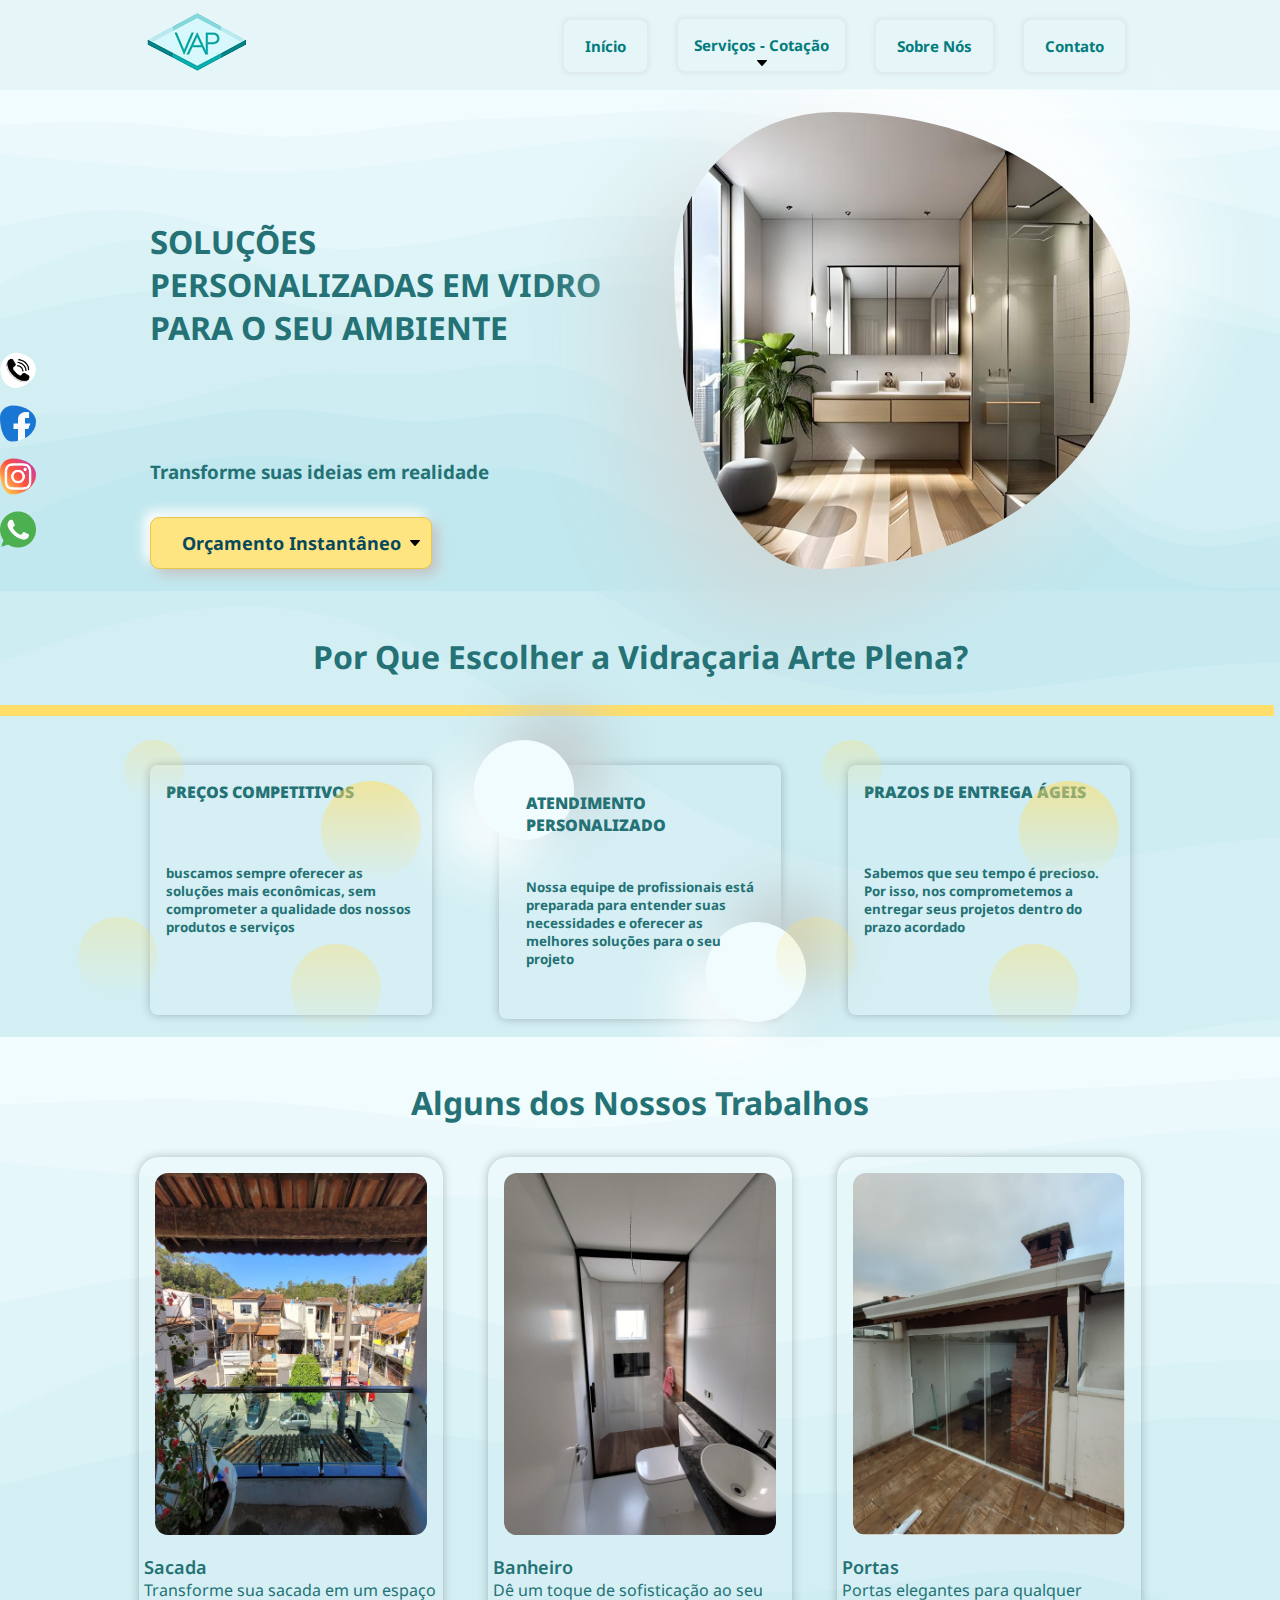
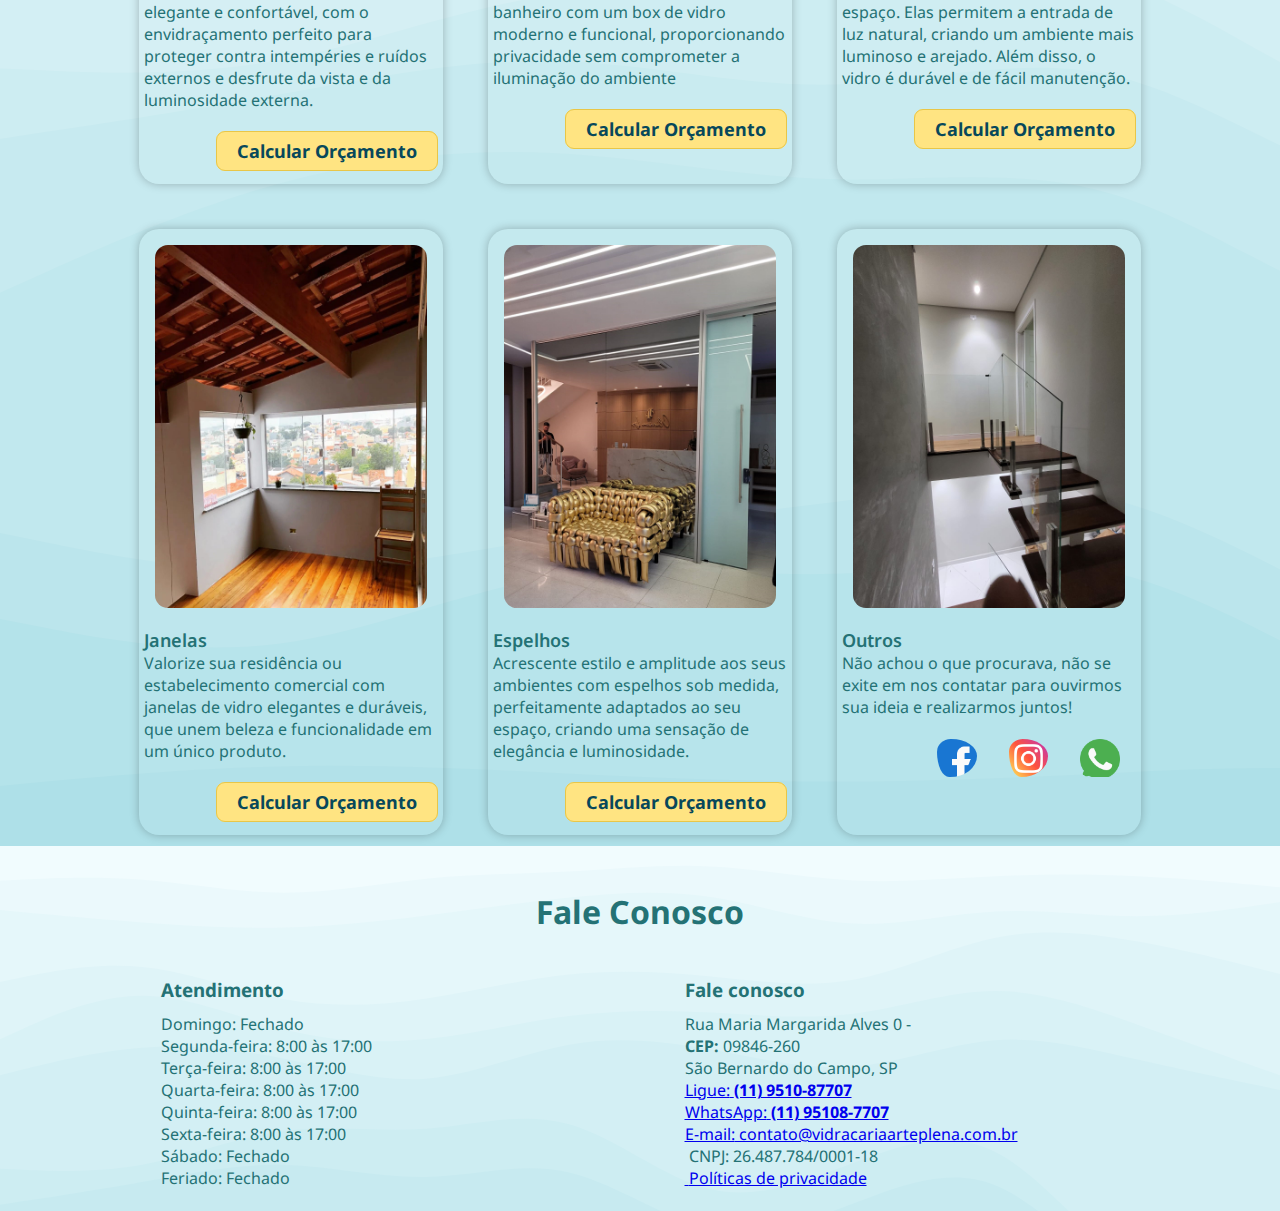
==== commit 86b28ba3: "Update index.html" ====
--- a/index.html
+++ b/index.html
@@ -80,9 +80,9 @@
                         <br>
                         <br>
                         <h3>Transforme suas ideias em realidade</h3>
-                        <a class="button-header-of-main" href="#call-to-action-services">
+                        <!--<a class="button-header-of-main" href="#call-to-action-services">
                             Orçamento Instantâneo
-                            </a>
+                            </a>-->
                         <select aria-label="qualquer coisa" id="servicos" name="Servicos" class="button-header-of-main">
                             <option value="vl-sacada">Orçamento Instantâneo</option>
                             <option value="vl-sacada">Sacada</option>
@@ -404,4 +404,4 @@
 
 </body>
 
-</html>+</html>
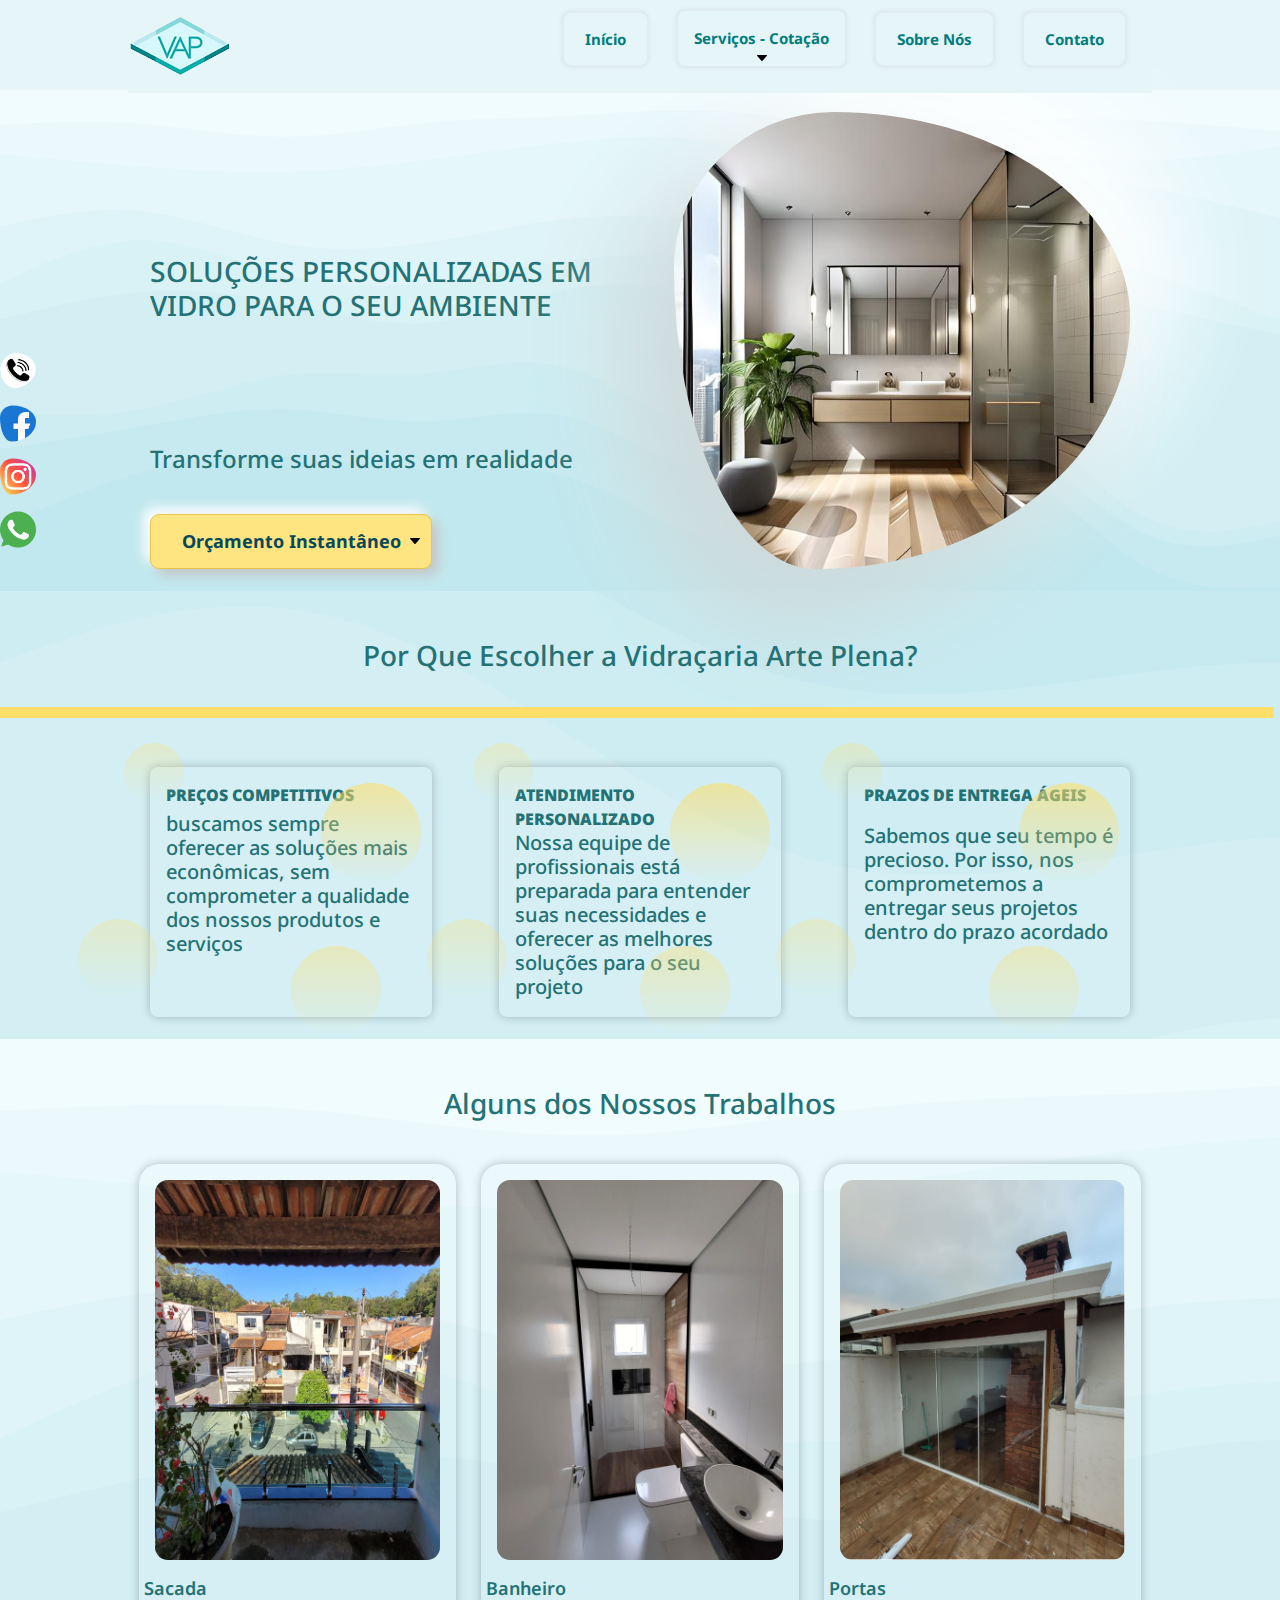
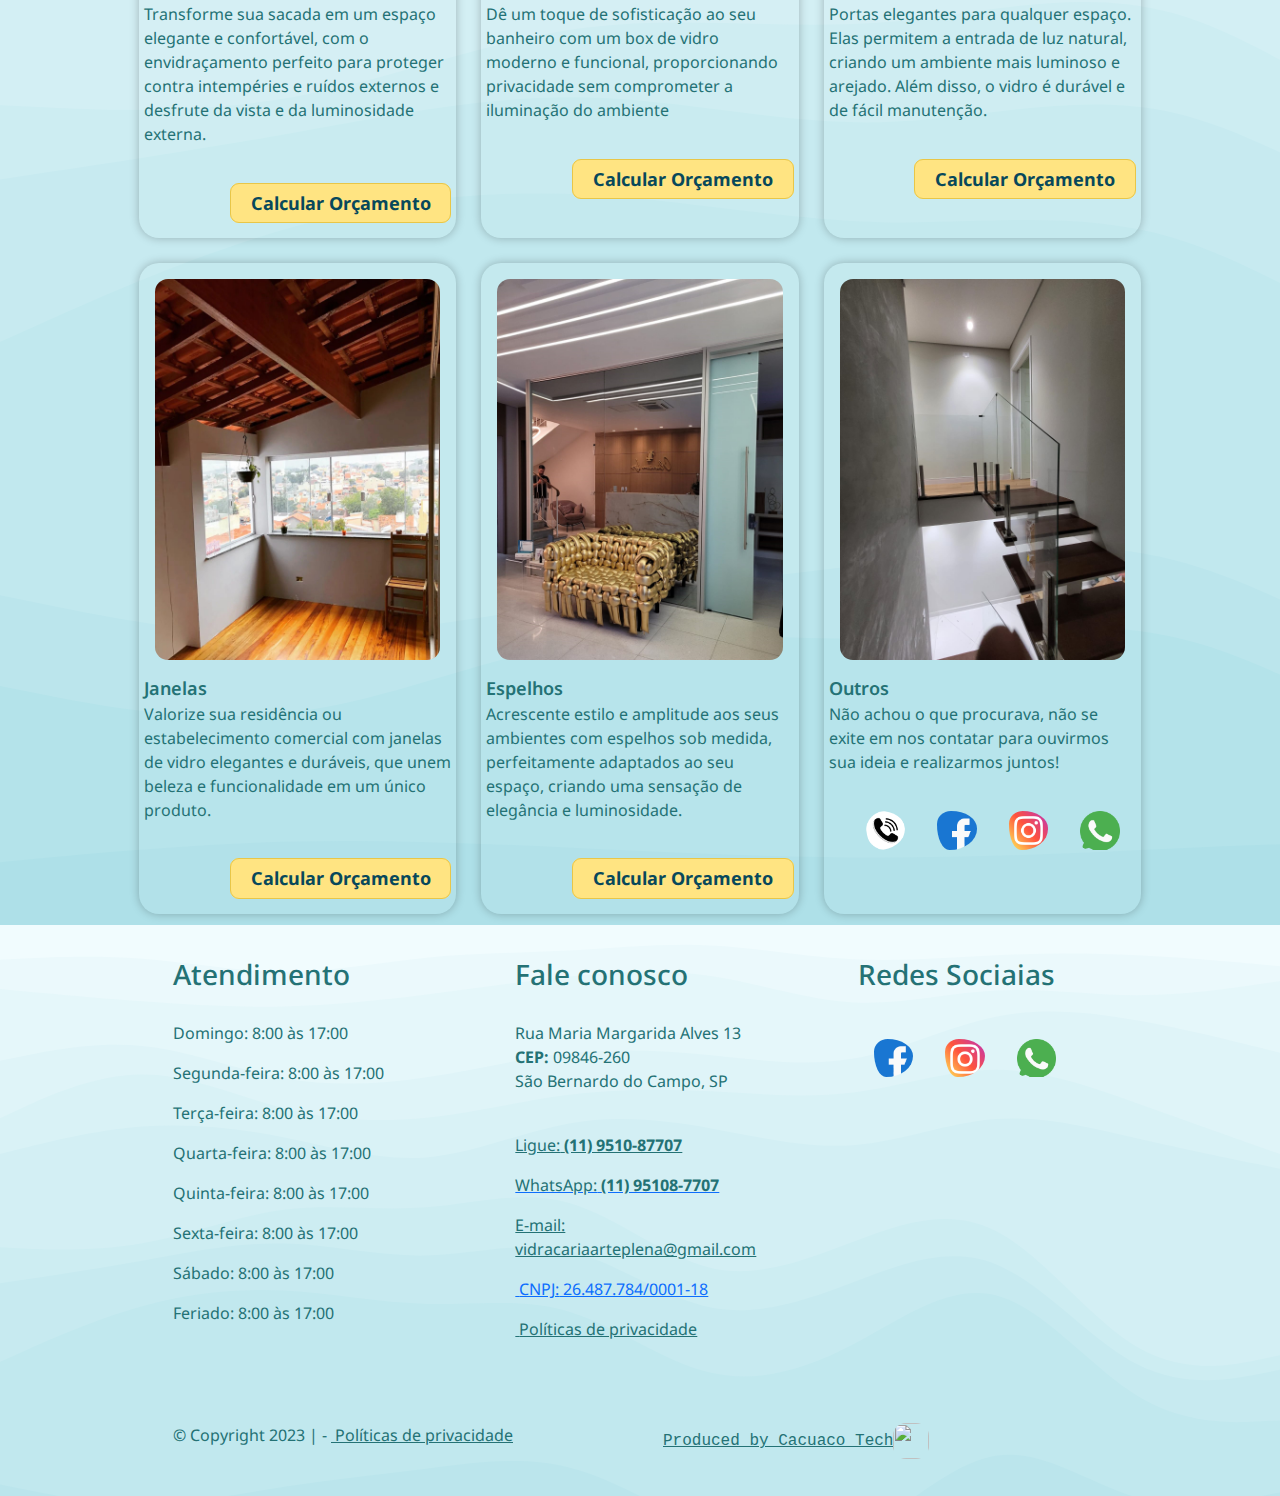
==== commit e15b4c32: "Add files via upload" ====
--- a/index.html
+++ b/index.html
@@ -9,7 +9,7 @@
     <meta name="author" content="CacuacoTech">
     <meta name="description" content="Vidra&ccedil;aria, produ&ccedil;&atilde;o e instala&ccedil;&atilde;o de produtos em vidro">
     <meta name="title" content="Vidra&ccedil;aria Arte Plena | Qualidade e Transpar&ecirc;ncias. Vidra&ccedil;aria Arte Plena | Qualidade e Transpar&ecirc;ncias">
-    <title>Vidraçaria Arte Plena | Qualidade e Transparências</title>
+    <title>Vidra&ccedil;aria Arte Plena | Qualidade e Transpar&ecirc;ncias</title>
     <!--============ CSS ============-->
     <link rel="stylesheet" href="./style.css">
     <script defer src="./js/app.js"></script>
@@ -20,16 +20,24 @@
     <link href="https://fonts.googleapis.com/css2?family=Noto+Sans+Georgian:wght@200;300;400;500;600;700;800&display=swap" rel="stylesheet">
 
     <script src="https://code.jquery.com/jquery-3.7.0.min.js" integrity="sha256-2Pmvv0kuTBOenSvLm6bvfBSSHrUJ+3A7x6P5Ebd07/g=" crossorigin="anonymous"></script>
+    <!--============ CSS by Bootstrap ============-->
+    <script src="https://cdn.jsdelivr.net/npm/jquery@3.6.4/dist/jquery.slim.min.js"></script>
+    <script src="https://cdn.jsdelivr.net/npm/popper.js@1.16.1/dist/umd/popper.min.js"></script>
+    <script src="https://cdn.jsdelivr.net/npm/bootstrap@4.6.2/dist/js/bootstrap.bundle.min.js"></script>
+    <script src="https://kit.fontawesome.com/2e5d63e8f9.js" crossorigin="anonymous"></script>
+    <link href="https://cdn.jsdelivr.net/npm/bootstrap@5.3.1/dist/css/bootstrap.min.css" rel="stylesheet">
 </head>
 
 
 <body>
     <!--============ Social Media ============-->
     <div class="icon-bar">
-        <a title="chamada para telefone" href="tel:(11)981312143" class="call-phone-numer"></a>
+        <a title="chamada para telefone" href="tel:(11)9510-87707" class="call-phone-numer"></a>
         <a title="facebook" href="https://www.facebook.com/vidracariaarteplena" class="facebook"></a>
         <a title="instagram" href="https://www.instagram.com/vidracariaarteplena/" class="instagram"></a>
-        <a title="whasapp" href="#" class="whatsapp"></a>
+        <a title="whasapp" href="http://api.whatsapp.com/send?1=pt_BR&amp;phone=+5511951087707&amp;text=Ol%c3%a1!%20Encontrei%20o%20seu%20site,%20gostaria%20de%20iniciar%20uma%20conversa!%20Vi%20o%20r&ccedil;amento%20sobre.." target="_blank" class="whatsapp"
+            rel="noopener noreferrer">
+        </a>
 
     </div>
     <!--============ NAV ============-->
@@ -48,16 +56,16 @@
                     <div class="dropdown1 ">
                         <button class="dropbtn1 active-dropdown1">Serviços - Cotação</button>
                         <div class="dropdown-content1 active-dropdown1">
-                            <a class="item-nav" href="produtos/sacada.html">Sacada</a>
-                            <a class="item-nav" href="produtos/banheiros.html">Banheiros</a>
-                            <a class="item-nav" href="produtos/portas.html">Portas</a>
-                            <a class="item-nav" href="produtos/janelas.html">Janelas</a>
-                            <a class="item-nav" href="produtos/espelhos.html">Espelhos</a>
+                            <a class="item-nav" href="sacada.html">Sacada</a>
+                            <a class="item-nav" href="banheiro.html">Banheiros</a>
+                            <a class="item-nav" href="portas.html">Portas</a>
+                            <a class="item-nav" href="janelas.html">Janelas</a>
+                            <a class="item-nav" href="espelhos.html">Espelhos</a>
                         </div>
                     </div>
                 </li>
                 <li>
-                    <a class="item-nav" href="sobre.html">Sobre Nós</a>
+                    <a class="item-nav" href="sobre-nos.html">Sobre Nós</a>
                 </li>
                 <li>
                     <a class="item-nav" href="#contato">Contato</a>
@@ -74,41 +82,38 @@
             <div class="container-header-of-main ">
                 <div class="header-of-container ">
                     <div class="text-header-of-main  color-text-template1">
-                        <h1>
+                        <h3>
                             SOLUÇÕES PERSONALIZADAS EM VIDRO PARA O SEU AMBIENTE
-                        </h1>
+                        </h3>
                         <br>
                         <br>
-                        <h3>Transforme suas ideias em realidade</h3>
-                        <!--<a class="button-header-of-main" href="#call-to-action-services">
-                            Orçamento Instantâneo
+                        <h4>Transforme suas ideias em realidade</h4>
+                        <!--<a class="button-header-of-main" href="#call-to-action-why-us">
+                            Nossos Servi&ccedil;os
                             </a>-->
-                        <select aria-label="qualquer coisa" id="servicos" name="Servicos" class="button-header-of-main">
-                            <option value="vl-sacada">Orçamento Instantâneo</option>
-                            <option value="vl-sacada">Sacada</option>
-                            <option value="vl-banheiros">Banheiros</option>
-                            <option value="vl-portas">Portas</option>
-                            <option value="vl-portas">Janelas</option>
-                            <option value="vl-espelhos">Espelhos</option>
+                        <select onclick="open_window_service()" aria-label="qualquer coisa" id="service" name="Servicos" class="button-header-of-main">
+                            <option  value="">Orçamento Instantâneo</option>
+                            <option onclick="open_window_service()" value="vl-sacada">Sacada</option>
+                            <option onclick="open_window_service()" value="vl-banheiro">Banheiro</option>
+                            <option onclick="open_window_service()" value="vl-portas">Portas</option>
+                            <option onclick="open_window_service()" value="vl-janelas">Janelas</option>
+                            <option onclick="open_window_service()" value="vl-espelhos">Espelhos</option>
                         </select>
-                        <!--<div class="button-header-of-main">
-                            <button class="dropbtn1 active-dropdown1">Orçamento Instantâneo</button>
-                            <div class="dropdown-content1 active-dropdown1">
-                                <a class="item-nav" href="produtos/sacada.html">Sacada</a>
-                                <a class="item-nav" href="produtos/banheiros.html">Banheiros</a>
-                                <a class="item-nav" href="produtos/portas.html">Portas</a>
-                                <a class="item-nav" href="produtos/janelas.html">Janelas</a>
-                                <a class="item-nav" href="produtos/espelhos.html">Espelhos</a>
+                        <!--<div>
+                            <div>
+                                <div class="dropdown">
+                                    <button type="button" class="btn btn-primary dropdown-toggle " data-toggle="dropdown">
+                              Dropdown button
+                            </button>
+                                    <div class="dropdown-menu">
+                                        <a class="dropdown-item" href="#">Link 1</a>
+                                        <a class="dropdown-item" href="#">Link 2</a>
+                                        <a class="dropdown-item" href="#">Link 3</a>
+                                    </div>
+                                </div>
                             </div>
-                        </div>
-                        <div class="button-social-network">
-                            <a class="button-header-of-main" href="index.html">
-                            Orçamento Instantâneo
-                            </a>
-                            <a title="facebook" href="#" class="facebook-icon"></a>
-                            <a title="instagram" href="#" class="instagram-icon"></a>
-                            <a title="whasapp" href="#" class="whatsapp-icon"></a>
                         </div>-->
+
                     </div>
                 </div>
                 <div class="header-of-container ">
@@ -123,14 +128,14 @@
 
 
         <!--============ Container 1 of main ============-->
-        <section class="container1-of-main">
+        <section class="container1-of-main" id="call-to-action-why-us">
             <div class="title-container1-of-main color-text-template1">
                 <div class="initial-text1-of-main  ">
                     <br>
                     <br>
-                    <h1>
+                    <h3>
                         Por Que Escolher a Vidraçaria Arte Plena?
-                    </h1>
+                    </h3>
                     <p class="yellow-bar"></p>
 
                 </div>
@@ -162,16 +167,27 @@
                     </div>
                 </div>
 
-                <div class="card">
+                <!--<div class="card">
                     <div class="circle"></div>
                     <div class="circle"></div>
                     <div class="card-inner">
-                        <div class="card-content">
+                        <div class="card-content color-text-template1">
 
                             <strong>Atendimento personalizado</strong>
                             <h5>Nossa equipe de profissionais está preparada para entender suas necessidades e oferecer as melhores soluções para o seu projeto</h5>
                             <hr>
                         </div>
+                    </div>
+                </div>-->
+                <div class="card3">
+                    <span class="span-card3"></span>
+                    <span class="span-card3"></span>
+                    <span class="span-card3"></span>
+                    <span class="span-card3"></span>
+                    <div>
+                        <strong>Atendimento personalizado</strong>
+                        <h5>Nossa equipe de profissionais está preparada para entender suas necessidades e oferecer as melhores soluções para o seu projeto</h5>
+                        <hr>
                     </div>
                 </div>
 
@@ -196,9 +212,9 @@
                 <div class="initial-text2-of-main  ">
                     <br>
                     <br>
-                    <h1>
+                    <h3>
                         Alguns dos Nossos Trabalhos
-                    </h1>
+                    </h3>
                     <br>
                 </div>
             </div>
@@ -213,7 +229,7 @@
                         Transforme sua sacada em um espaço elegante e confortável, com o envidraçamento perfeito para proteger contra intempéries e ruídos externos e desfrute da vista e da luminosidade externa.
                     </p>
                     <p class="footer2">
-                        <a class="button-card2" href="index.html">
+                        <a class="button-card2" href="sacada.html">
                             Calcular Orçamento
                         </a>
                     </p>
@@ -227,7 +243,7 @@
                         Dê um toque de sofisticação ao seu banheiro com um box de vidro moderno e funcional, proporcionando privacidade sem comprometer a iluminação do ambiente
                     </p>
                     <p class="footer2">
-                        <a class="button-card2" href="index.html">
+                        <a class="button-card2" href="banheiro.html">
                             Calcular Orçamento
                         </a>
                     </p>
@@ -241,7 +257,7 @@
                         Portas elegantes para qualquer espaço. Elas permitem a entrada de luz natural, criando um ambiente mais luminoso e arejado. Além disso, o vidro é durável e de fácil manutenção.
                     </p>
                     <p class="footer2">
-                        <a class="button-card2" href="index.html">
+                        <a class="button-card2" href="portas.html">
                             Calcular Orçamento
                         </a>
                     </p>
@@ -255,7 +271,7 @@
                         Valorize sua residência ou estabelecimento comercial com janelas de vidro elegantes e duráveis, que unem beleza e funcionalidade em um único produto.
                     </p>
                     <p class="footer2">
-                        <a class="button-card2" href="index.html">
+                        <a class="button-card2" href="janelas.html">
                             Calcular Orçamento
                         </a>
                     </p>
@@ -269,7 +285,7 @@
                         Acrescente estilo e amplitude aos seus ambientes com espelhos sob medida, perfeitamente adaptados ao seu espaço, criando uma sensação de elegância e luminosidade.
                     </p>
                     <p class="footer2">
-                        <a class="button-card2" href="index.html">
+                        <a class="button-card2" href="espelhos.html">
                             Calcular Orçamento
                         </a>
                     </p>
@@ -283,9 +299,12 @@
                         Não achou o que procurava, não se exite em nos contatar para ouvirmos sua ideia e realizarmos juntos!
                     </p>
                     <p class="footer2">
+                        <a title="chamada para telefone" href="tel:(11)9510-87707" class="call-phone-numer-card2"></a>
                         <a title="facebook" href="https://www.facebook.com/vidracariaarteplena" class="facebook-icon-card2"></a>
                         <a title="instagram" href="https://www.instagram.com/vidracariaarteplena/" class="instagram-icon-card2"></a>
-                        <a title="whasapp" href="#" class="whatsapp-icon-card2"></a>
+                        <a title="whasapp" href="http://api.whatsapp.com/send?1=pt_BR&amp;phone=+5511951087707&amp;text=Ol%c3%a1!%20Encontrei%20o%20seu%20site,%20gostaria%20de%20iniciar%20uma%20conversa!%20Vi%20o%20r&ccedil;amento%20sobre.." target="_blank" rel="noopener noreferrer"
+                            class="whatsapp-icon-card2">
+                        </a>
                     </p>
                 </div>
             </div>
@@ -293,109 +312,141 @@
         </section>
     </main>
 
-
-
+    <!--============ FOOTER ============-->
 
     <footer>
-        <a title="facebook" href="#" class="facebook-icon-menu"></a>
-        <a title="instagram" href="#" class="instagram-icon-menu"></a>
-        <a title="whasapp" href="#" class="whatsapp-icon-menu"></a>
+
         <section class="container2-of-main" id="contato">
-            <div class="header-of-container color-text-template1">
+            <!--<div class="header-of-container color-text-template1">
                 <div class="initial-text2-of-main  ">
                     <br>
                     <br>
-                    <h1>
+                    <h3>
                         Fale Conosco
-                    </h1>
-                    <br>
-                </div>
-            </div>
+                    </h3>
+                    <br>
+                </div>
+            </div>-->
 
             <div class="container2-main color-text-template1">
-                <!--ddddddddd-->
-                <div class="col-md-3 margin-top-25 text-align-left">
+                <div class="1">
+
                     <div class="row">
-                        <div class="col-md-12 margin-bottom-5">
-                            <h3 class="font-size-25 font-weight-300 font-color-secundaria">Atendimento</h3>
-                        </div>
-                        <div class="col-md-12 cor_links_topo">
-                            <p class="margin-bottom-0 line-height-22 white">
-                                <i class="go goicon-angle-right font-size-10 font-color-secundaria"></i><span class="font-color-secundaria"> Domingo: </span>Fechado
-                            </p>
-                            <p class="margin-bottom-0 line-height-22 white">
-                                <i class="go goicon-angle-right font-size-10 font-color-secundaria"></i><span class="font-color-secundaria"> Segunda-feira: </span>8:00 às 17:00
-                            </p>
-                            <p class="margin-bottom-0 line-height-22 white">
-                                <i class="go goicon-angle-right font-size-10 font-color-secundaria"></i><span class="font-color-secundaria"> Terça-feira: </span>8:00 às 17:00
-                            </p>
-                            <p class="margin-bottom-0 line-height-22 white">
-                                <i class="go goicon-angle-right font-size-10 font-color-secundaria"></i><span class="font-color-secundaria"> Quarta-feira: </span>8:00 às 17:00
-                            </p>
-                            <p class="margin-bottom-0 line-height-22 white">
-                                <i class="go goicon-angle-right font-size-10 font-color-secundaria"></i><span class="font-color-secundaria"> Quinta-feira: </span>8:00 às 17:00
-                            </p>
-                            <p class="margin-bottom-0 line-height-22 white">
-                                <i class="go goicon-angle-right font-size-10 font-color-secundaria"></i><span class="font-color-secundaria"> Sexta-feira: </span>8:00 às 17:00
-                            </p>
-                            <p class="margin-bottom-0 line-height-22 white">
-                                <i class="go goicon-angle-right font-size-10 font-color-secundaria"></i><span class="font-color-secundaria"> Sábado: </span>Fechado
-                            </p>
-                            <p class="margin-bottom-0 line-height-22 white">
-                                <i class="go goicon-angle-right font-size-10 font-color-secundaria"></i><span class="font-color-secundaria"> Feriado: </span>Fechado
-                            </p>
-
-
-
-                        </div>
-                    </div>
-                </div>
-
-                <div class="col-md-4 margin-top-25 text-align-left">
+                        <div class="2">
+                            <h3 class="3">Atendimento</h3>
+                        </div>
+                        <div class="4">
+                            <p class="5">
+                                <i class="6"></i><span class="7"> Domingo: </span>8:00 às 17:00
+                            </p>
+                            <p class="5">
+                                <i class="6"></i><span class="7"> Segunda-feira: </span>8:00 às 17:00
+                            </p>
+                            <p class="5">
+                                <i class="6"></i><span class="7"> Terça-feira: </span>8:00 às 17:00
+                            </p>
+                            <p class="5">
+                                <i class="6"></i><span class="7"> Quarta-feira: </span>8:00 às 17:00
+                            </p>
+                            <p class="5">
+                                <i class="6"></i><span class="7"> Quinta-feira: </span>8:00 às 17:00
+                            </p>
+                            <p class="5">
+                                <i class="6"></i><span class="7"> Sexta-feira: </span>8:00 às 17:00
+                            </p>
+                            <p class="5">
+                                <i class="6"></i><span class="7"> Sábado: </span>8:00 às 17:00
+                            </p>
+                            <p class="5">
+                                <i class="6"></i><span class="7"> Feriado: </span>8:00 às 17:00
+                            </p>
+
+
+
+                        </div>
+                    </div>
+                </div>
+
+                <div class="1">
                     <div class="row">
-                        <div class="col-md-12 margin-bottom-5">
-                            <h3 class="font-size-25 font-weight-300 font-color-secundaria">Fale conosco</h3>
-                        </div>
-                        <div class="col-md-12 cor_links_topo">
-
-                            <p class="margin-bottom-20 font-color-white font-size-14 line-height-20">
-                                Rua Maria Margarida Alves 0 - <br><b>CEP:</b> 09846-260 <br> São Bernardo do Campo, SP </p>
-
-                            <p class="margin-bottom-10">
-                                <a href="tel:11951087707" target="_blank">
-                                    <i class="go goicon-incoming-call font-color-secundaria"></i> <span class="font-color-secundaria">Ligue:</span> <strong class="font-weight-700">(11) 9510-87707</strong>
+                        <div class="2">
+                            <h3 class="3">Fale conosco</h3>
+                        </div>
+                        <div class="4">
+
+                            <p class="5">
+                                Rua Maria Margarida Alves 13<br><b>CEP:</b> 09846-260 <br> São Bernardo do Campo, SP
+                            </p>
+                            <br>
+                            <p class="8">
+                                <a href="tel:11951087707" target="_blank" class="color-text-template1">
+                                    <i class="fa-solid fa-phone-volume color-text-template1"></i> <span class="7 color-text-template1">Ligue:</span> <strong class="12 color-text-template1">(11) 9510-87707</strong>
                                 </a>
                             </p>
 
-                            <p class="margin-bottom-10">
-                                <a href="http://api.whatsapp.com/send?1=pt_BR&amp;phone=+5511951087707&amp;text=Ol%c3%a1!%20Encontrei%20o%20seu%20site,%20gostaria%20de%20iniciar%20uma%20conversa!" target="_blank">
-                                    <i class="go goicon-whatsapp-filled font-color-secundaria"></i> <span class="font-color-secundaria">WhatsApp:</span> <strong class="font-weight-700">(11) 95108-7707</strong>
+                            <p class="8">
+                                <a href="http://api.whatsapp.com/send?1=pt_BR&amp;phone=+5511951087707&amp;text=Ol%c3%a1!%20Encontrei%20o%20seu%20site,%20gostaria%20de%20iniciar%20uma%20conversa!%20Vi%20o%20r&ccedil;amento%20sobre.." target="_blank" rel="noopener noreferrer">
+                                    <i class="fa-brands fa-whatsapp color-text-template1"></i> <span class="7 color-text-template1">WhatsApp:</span> <strong class="12 color-text-template1">(11) 95108-7707</strong>
                                 </a>
                             </p>
 
-                            <p class="margin-bottom-10">
-                                <a href="mailto:contato@vidracariaarteplena.com.br?Subject=Contato pelo site" target="_blank">
-                                    <i class="fa fa-envelope font-color-secundaria"></i> <span class="font-color-secundaria">E-mail:</span> contato@vidracariaarteplena.com.br </a>
-                            </p>
-
-
-                            <p class="margin-bottom-10">
-                                <a class="white">
-                                    <i class="fa fa-building-o font-color-secundaria"></i> &nbsp;<span class="font-color-secundaria">CNPJ:</span> 26.487.784/0001-18 </a>
-                            </p>
-
-
-                            <p class="margin-bottom-0">
-                                <a class="white" href="politicas-de-privacidade.html">
-                                    <i class="fa fa-info-circle font-color-secundaria"></i> &nbsp;<span class="font-color-secundaria">Políticas de privacidade</span>
+                            <p class="8">
+                                <a href="mailto:contato@vidracariaarteplena.com.br?Subject=Contato pelo site" target="_blank" class="color-text-template1">
+                                    <i class="fa-solid fa-envelope-open-text"></i> <span class="7 color-text-template1">E-mail:</span> vidracariaarteplena@gmail.com </a>
+                            </p>
+
+
+                            <p class="8">
+                                <a class="10">
+                                    <i class="fa-regular fa-building"></i> &nbsp;<span class="7">CNPJ:</span> 26.487.784/0001-18 </a>
+                            </p>
+
+
+                            <p class="9">
+                                <a class="10 color-text-template1" href="politicas-de-privacidade.html">
+                                    <i class="fa-solid fa-circle-info"></i> &nbsp;<span class="7">Pol&iacute;ticas de privacidade</span>
                                 </a>
                             </p>
 
                         </div>
                     </div>
                 </div>
-
-            </div>
+                <div class="1">
+                    <div class="row">
+                        <div class="2">
+                            <h3 class="3">Redes Sociaias</h3>
+                        </div>
+                        <br>
+                        <div>
+                            <a title="facebook" href="https://www.facebook.com/vidracariaarteplena" class="facebook-icon-card2"></a>
+                            <a title="instagram" href="https://www.instagram.com/vidracariaarteplena/" class="instagram-icon-card2"></a>
+                            <a title="whasapp" href="http://api.whatsapp.com/send?1=pt_BR&amp;phone=+5511951087707&amp;text=Ol%c3%a1!%20Encontrei%20o%20seu%20site,%20gostaria%20de%20iniciar%20uma%20conversa!%20Vi%20o%20r&ccedil;amento%20sobre.." target="_blank" rel="noopener noreferrer"
+                                class="whatsapp-icon-card2">
+                            </a>
+                        </div>
+                    </div>
+                </div>
+            </div>
+            <div class="container2-main color-text-template1">
+                <div class="1">
+                    <div class="row">
+                        <div class="2">
+                            <p>&copy; Copyright 2023 | -
+                                <a class="10 color-text-template1" href="politicas-de-privacidade.html">
+                                    <i class="fa-solid fa-circle-info"></i> &nbsp;<span class="7">Pol&iacute;ticas de privacidade</span>
+                                </a>
+                            </p>
+                        </div>
+                        <div>
+                            <a class="10 color-text-template1" href="index.html">
+                                <samp>Produced by Cacuaco Tech<img class="cacuacotech-icon" src="assets/uploads/configuracao/1/logoCacuaoTech1_sem_fundo.png" alt=""></samp>
+                            </a>
+                        </div>
+
+                    </div>
+                </div>
+            </div>
+
 
 
         </section>
@@ -404,4 +455,4 @@
 
 </body>
 
-</html>
+</html>--- a/style.css
+++ b/style.css
@@ -1,3 +1,4 @@
+@charset "UTF-8";
 * {
   margin: 0;
   padding: 0;
@@ -132,6 +133,14 @@
   background: linear-gradient(145deg, #CEF1EB 0%, #B8EFE5 100%);
 }
 
+a {
+  text-decoration: none;
+}
+
+a:visited {
+  background-color: none;
+}
+
 .item-nav {
   background-color: none;
   color: #037c7e;
@@ -220,7 +229,7 @@
 }
 
 img {
-  width: 30%;
+  width: 100%;
   border-radius: 13px;
 }
 
@@ -336,7 +345,7 @@
   justify-content: space-between;
   flex-wrap: wrap;
   max-width: 80%;
-  gap: 23px;
+  gap: 3px;
 }
 
 .container2-main div {
@@ -366,7 +375,7 @@
   .nav-list {
     position: fixed;
     top: 0;
-    right: -100%;
+    right: 100%;
     height: 100vh;
     margin: 0;
     background-color: #AEE0E8;
@@ -377,8 +386,20 @@
     max-width: 250px;
     transition: 0.5s ease;
   }
+  .nav-list.active-nav-list {
+    right: 0;
+  }
+  .dropdown1 > .dropdown-content1 > .item-nav {
+    background-color: #AEE0E8;
+  }
   .container-header-of-main {
     max-width: 99%;
+  }
+  .container1-main {
+    max-width: 95%;
+  }
+  .container2-main {
+    max-width: 95%;
   }
   .container-header-of-main div {
     align-items: center;
@@ -424,150 +445,124 @@
 /* Float four columns side by side 
 
 .column {
-    float: left;
-    width: 25%;
-    padding: 0 10px;
+float: left;
+width: 25%;
+padding: 0 10px;
 }
 */
 /* Remove extra left and right margins, due to padding 
 
 .row {
-    margin: 0 -5px;
+margin: 0 -5px;
 }
 */
 /* Clear floats after the columns 
 
 .row:after {
-    content: "";
-    display: table;
-    clear: both;
+content: "";
+display: table;
+clear: both;
 }
 */
 /* Responsive columns 
 
 @media screen and (max-width: 600px) {
-    .column {
-        width: 100%;
-        display: block;
-        margin-bottom: 20px;
-    }
+.column {
+width: 100%;
+display: block;
+margin-bottom: 20px;
+}
 }
 
 */
 /* Style the counter cards 
 
 .card {
-    box-shadow: 0 4px 8px 0 rgba(0, 0, 0, 0.2);
-    padding: 16px;
-    text-align: center;
-    background-color: #f1f1f1;
+box-shadow: 0 4px 8px 0 rgba(0, 0, 0, 0.2);
+padding: 16px;
+text-align: center;
+background-color: #f1f1f1;
 }
 
 */
 /* Float four columns side by side */
-.card-service {
-  --card-color: #247275;
-  --blub-color: #FFDF69;
-  position: relative;
-  -webkit-user-select: none;
-     -moz-user-select: none;
-          user-select: none;
-}
-
-@keyframes keyframes-rotate-blubs {
-  0% {
-    transform: translate(10px) rotate(360deg);
-  }
-  50% {
-    transform: translate(-5px, 10px) rotate(180deg);
-  }
-  100% {
-    transform: translate(10px) rotate(0deg);
-  }
-}
-.card-service .span-card3 {
-  width: 100px;
-  height: 100px;
-  position: absolute;
-  background: linear-gradient(0deg, transparent, var(--blub-color));
-  border-radius: 100%;
-  opacity: 0.5;
-  animation: keyframes-rotate-blubs 4s infinite linear;
-}
-
-.card-service .card-service-content-text {
-  /* backdrop-filter: blur(15px);*/
-  color: var(--card-color);
-  width: 180px;
-  height: 250px;
-  border-radius: 5%;
-  padding: 1rem;
-  display: flex;
-  flex-direction: column;
-  justify-content: space-between;
-  background: rgba(255, 255, 255, 0.05);
-  box-shadow: 0 0 10px rgba(0, 0, 0, 0.25);
-  /*backdrop-filter: blur(10px);*/
-  border-radius: 8px;
-}
-
-.card-service .card-service-content-text .check {
-  fill: var(--card-color);
-  width: 25px;
-  height: 25px;
-  position: absolute;
-  top: 0;
-  right: 0;
-  transform: translate(50%, -50%);
+/*.card-service {
+    --card-color: #247275;
+    --blub-color: #FFDF69;
+    position: relative;
+    user-select: none;
+}/*/
+/*.card-service .card-service-content-text {/*/
+/* backdrop-filter: blur(15px);*/
+/*color: var(--card-color);
+    width: 180px;
+    height: 250px;
+    border-radius: 5%;
+    padding: 1rem;
+    display: flex;
+    flex-direction: column;
+    justify-content: space-between;
+    background: rgba(255, 255, 255, .05);
+    box-shadow: 0 0 10px rgba(0, 0, 0, 0.25);/*/
+/*backdrop-filter: blur(10px);*/
+/* border-radius: 8px;
+}/*/
+/*.card-service .card-service-content-text .check {
+    fill: var(--card-color);
+    width: 25px;
+    height: 25px;
+    position: absolute;
+    top: 0;
+    right: 0;
+    transform: translate(50%, -50%);
 }
 
 .card-service .card-service-content-text strong {
-  font-size: 1rem;
-  font-weight: 900;
-  text-transform: uppercase;
+    font-size: 1rem;
+    font-weight: 900;
+    text-transform: uppercase;
 }
 
 .card-service .card-service-content-text p {
-  font-size: 0.8rem;
+    font-size: 0.8rem;
 }
 
 .card-service .card-service-content-text button {
-  background-color: transparent;
-  color: var(--card-color);
-  border: none;
-  outline: 1px solid var(--card-color);
-  border-radius: 1rem;
-  padding: 0.5rem 1rem;
-  font-size: 0.8rem;
-  font-weight: 900;
-  transition: 0.3s;
-  display: flex;
-  align-items: center;
-  justify-content: center;
-  text-transform: uppercase;
-  gap: 0.2em;
+    background-color: transparent;
+    color: var(--card-color);
+    border: none;
+    outline: 1px solid var(--card-color);
+    border-radius: 1rem;
+    padding: .5rem 1rem;
+    font-size: 0.8rem;
+    font-weight: 900;
+    transition: .3s;
+    display: flex;
+    align-items: center;
+    justify-content: center;
+    text-transform: uppercase;
+    gap: .2em;
 }
 
 .card-service .card-service-content-text button .arrow {
-  width: 0px;
-  height: 20px;
-  fill: var(--blub-color);
-  transform: scale(0);
-  transition: 0.3s;
+    width: 0px;
+    height: 20px;
+    fill: var(--blub-color);
+    transform: scale(0);
+    transition: .3s;
 }
 
 .card-service .card-service-content-text button:hover .arrow {
-  width: 20px;
-  margin-left: 1em;
-  transform: scale(1);
+    width: 20px;
+    margin-left: 1em;
+    transform: scale(1);
 }
 
 .card-service .card-service-content-text button:hover {
-  background-color: var(--card-color);
-  color: var(--blub-color);
-  cursor: pointer;
-}
-
+    background-color: var(--card-color);
+    color: var(--blub-color);
+    cursor: pointer;
+}*/
 /* Float four columns side by side */
 /* Float four columns side by side */
 /* Float four columns side by side */
@@ -799,6 +794,19 @@
   background: linear-gradient(145deg, #CEF1EB 0%, #B8EFE5 100%);
 }
 
+.call-phone-numer-card2 {
+  margin: 16px;
+  text-decoration: none;
+  padding: 0.4em 1.1em;
+  font-size: 18px;
+  border-radius: 0.5em;
+  transition: all 0.3s;
+  font-weight: bold;
+  background-image: url("assets/socialnetworks/phone-number-call-icon (8).png");
+  background-size: cover;
+  border-radius: 35% 65% 69% 31%/34% 45% 55% 66%;
+}
+
 .facebook-icon-card2 {
   margin: 16px;
   text-decoration: none;
@@ -860,7 +868,7 @@
 }
 
 /*.card:hover {
-    transform: scale(1.04) rotate(1deg);
+transform: scale(1.04) rotate(1deg);
 }*/
 .circle {
   width: 100px;
@@ -914,7 +922,7 @@
 }
 
 .card .card-content p {
-  font-size: 0.8rem;
+  font-size: 0.9rem;
 }
 
 .card .card-content hr {
@@ -979,6 +987,13 @@
   margin: 27px 13px 27px 0px;
 }
 
+.yellow-bar-calc {
+  width: 100%;
+  height: 5px;
+  background-color: #FFDF69;
+  margin: 27px 13px 27px 0px;
+}
+
 .background-nav {
   background-color: #E6F6F8;
 }
@@ -995,6 +1010,19 @@
   color: #FFDF69 !important;
 }
 
+.background-template13 {
+  background-color: #ffeca7;
+  margin: 1px;
+}
+
+.button-tablink-bgcolor {
+  /* -webkit-backdrop-filter: blur(16px) saturate(180%);
+  backdrop-filter: blur(16px) saturate(180%);*/
+  background-color: rgba(53, 58, 58, 0.75);
+  border-radius: 9px;
+  border: 1px solid rgba(255, 255, 255, 0.125);
+}
+
 .background-template2 {
   background-color: #AEE0E8;
 }
@@ -1029,6 +1057,13 @@
 
 .color-3-template4 {
   color: #FFDF69 !important;
+}
+
+.cacuacotech-icon {
+  width: 36px;
+  height: 36px;
+  background-image: url("assets/uploads/configuracao/1/logoCacuaoTech1");
+  background-size: cover;
 }
 
 .facebook-icon {
@@ -1142,4 +1177,611 @@
   .icon-bar {
     top: 93%;
   }
+}
+/*=============================Serviços=============================*/
+/*=============================Serviços=============================*/
+/*=============================Serviços=============================*/
+/*=============================Serviços=============================*/
+.container-main-service {
+  margin: 0 auto;
+  display: flex;
+  justify-content: space-between;
+  flex-wrap: wrap;
+  max-width: 80%;
+  gap: 3px;
+}
+
+.container-main-service div {
+  flex: 1 1 300px;
+  margin: 11px;
+}
+
+.container-header-of-main-service {
+  margin: 0 auto;
+  display: flex;
+  justify-content: space-between;
+  flex-wrap: wrap;
+  max-width: 80%;
+  gap: 23px;
+}
+
+.container-header-of-main-service div {
+  /*display: flex;*/
+  flex: 1 1 300px;
+  /* margin: 11px;
+      align-items: flex-start;
+  justify-content: flex-end;
+  flex-direction: column;*/
+}
+
+.image-1-home-service {
+  /*width: 100%;*/
+  border-radius: 35% 65% 69% 31%/34% 45% 55% 66%;
+  background: #f1fcfe;
+  box-shadow: -50px 50px 100px #cfd9da, 50px -50px 100px #ffffff;
+}
+
+.image-2-home-service {
+  /*width: 100%;*/
+  border-radius: 35% 65% 69% 31%/34% 45% 55% 66%;
+  background: #f1fcfe;
+  box-shadow: -50px 50px 100px #cfd9da, 50px -50px 100px #ffffff;
+}
+
+.image-3-home-service {
+  /*width: 100%;*/
+  border-radius: 35% 65% 69% 31%/34% 45% 55% 66%;
+  background: #f1fcfe;
+  box-shadow: -50px 50px 100px #cfd9da, 50px -50px 100px #ffffff;
+}
+
+/* mySlides */
+.mySlides {
+  display: none;
+}
+
+.img-slideshow {
+  vertical-align: middle;
+  width: 100%;
+}
+
+/* Slideshow container */
+.slideshow-container {
+  max-width: 100%;
+  position: relative;
+  margin: auto;
+}
+
+.dot-space {
+  text-align: center;
+  display: none;
+}
+
+/* The dots/bullets/indicators */
+.dot {
+  height: 15px;
+  width: 15px;
+  margin: 0 2px;
+  background-color: #bbb;
+  border-radius: 50%;
+  display: inline-block;
+  transition: background-color 0.6s ease;
+}
+
+.active {
+  background-color: #717171;
+  display: none;
+}
+
+.d-block {
+  width: 100%;
+}
+
+/* Fading animation */
+.fade {
+  animation-name: fade;
+  animation-duration: 1.5s;
+}
+
+@keyframes fade {
+  from {
+    opacity: 0.4;
+  }
+  to {
+    opacity: 1;
+  }
+}
+.card-service-1 {
+  width: 190px;
+  height: 254px;
+  transition: all 0.2s;
+  position: relative;
+}
+
+.card-service-1-inner {
+  width: inherit;
+  height: inherit;
+}
+
+.card-service-1 .card-content {
+  /*backdrop-filter: blur(15px);*/
+  outline: 1px solid var(--card-color);
+  color: var(--card-color);
+  width: 180px;
+  height: 250px;
+  border-radius: 5%;
+  padding: 1rem;
+  display: flex;
+  flex-direction: column;
+  justify-content: space-between;
+  z-index: 800;
+}
+
+.card-service-1 .card-content .check {
+  fill: var(--card-color);
+  width: 25px;
+  height: 25px;
+  position: absolute;
+  top: 0;
+  right: 0;
+  transform: translate(50%, -50%);
+}
+
+.card-service-1 .card-content strong {
+  font-size: 1rem;
+  font-weight: 900;
+  text-transform: uppercase;
+}
+
+.card-service-1 .card-content p {
+  font-size: 0.9rem;
+}
+
+.card-service-1 .card-content hr {
+  border: none;
+  border-top: 1px solid var(--card-color);
+  opacity: 0.5;
+}
+
+.card-service-1 .card-content button {
+  background-color: transparent;
+  color: var(--card-color);
+  border: none;
+  outline: 1px solid var(--card-color);
+  border-radius: 1rem;
+  padding: 0.5rem 1rem;
+  font-size: 0.8rem;
+  font-weight: 900;
+  transition: 0.3s;
+  display: flex;
+  align-items: center;
+  justify-content: center;
+  text-transform: uppercase;
+  gap: 0.2em;
+}
+
+.header-of-container-service-1 {
+  display: flex;
+}
+
+.header-of-container-service-2 {
+  display: flex;
+}
+
+.initial-image-service {
+  display: flex;
+}
+
+@media screen and (max-width: 981px) {
+  .container-header-of-main-service {
+    max-width: 99%;
+  }
+  .container-main-service {
+    max-width: 99%;
+  }
+  .container-header-of-main-service div {
+    align-items: center;
+    flex-direction: column-reverse;
+  }
+}
+/*=============================Serviços=============================*/
+.card-image-circ {
+  --width-card: 301px;
+  --height-card: 455px;
+  width: var(--width-card);
+  height: var(--height-card);
+  flex-shrink: 0;
+  display: flex;
+  position: relative;
+  /*background-color: transparent;
+  background-color: rgba(255, 255, 255, 0.17);
+  border-radius: 12px;
+  border: 1px solid rgba(209, 213, 219, 0.3);*/
+}
+
+.circ-background {
+  width: 52.8%;
+  height: 51.83%;
+  flex-shrink: 0;
+  border-radius: 50%;
+  position: absolute;
+  top: 30.7%;
+  right: 40.28%;
+  bottom: 18.34%;
+  left: 5.92%;
+  /*background: u r l(<path-to-image>), lightgray 50% / cover no-repeat, #abf14e;*/
+  background: #fff5db;
+}
+
+.circ-center {
+  width: 34.38%;
+  height: 33.8%;
+  flex-shrink: 0;
+  border-radius: 50%;
+  position: absolute;
+  top: 30.7%;
+  right: 29.3%;
+  bottom: 36.68%;
+  left: 34.93%;
+  background-image: url("./assets/uploads/produtos/janela/janela22.jpg");
+  background-repeat: no-repeat;
+  background-size: cover;
+}
+
+.circ-90degrees {
+  width: 19.48%;
+  height: 19.15%;
+  flex-shrink: 0;
+  border-radius: 50%;
+  position: absolute;
+  top: 0%;
+  right: 40.28%;
+  bottom: 36.68%;
+  left: 38.59%;
+  background-image: url("./assets/uploads/produtos/janela/janela 1_1.jpg");
+  background-repeat: no-repeat;
+  background-size: cover;
+}
+
+.circ-60degrees {
+  width: 15.47%;
+  height: 15.21%;
+  flex-shrink: 0;
+  border-radius: 50%;
+  position: absolute;
+  top: 18.5%;
+  right: 12.68%;
+  bottom: 68.19%;
+  left: 70.14%;
+  background-image: url("./assets/uploads/produtos/janela/janela16.jpeg");
+  background-repeat: no-repeat;
+  background-size: cover;
+}
+
+.circ-0degrees {
+  width: 15.47%;
+  height: 15.21%;
+  flex-shrink: 0;
+  border-radius: 50%;
+  position: absolute;
+  top: 43%;
+  right: 0%;
+  bottom: 43.27%;
+  left: 82.82%;
+  background-image: url("./assets/uploads/produtos/janela/janela3.jpeg");
+  background-repeat: no-repeat;
+  background-size: cover;
+}
+
+.circ-330degrees {
+  width: 19.48%;
+  height: 19.15%;
+  flex-shrink: 0;
+  border-radius: 50%;
+  position: absolute;
+  top: 65%;
+  right: 12.68%;
+  bottom: 17.19%;
+  left: 63.66%;
+  background-image: url("./assets/uploads/produtos/janela/janela4.jpeg");
+  background-repeat: no-repeat;
+  background-size: cover;
+}
+
+.circ-270degrees {
+  width: 28.08%;
+  height: 27.61%;
+  flex-shrink: 0;
+  border-radius: 50%;
+  position: absolute;
+  top: 73%;
+  right: 42.82%;
+  bottom: 0%;
+  left: 27.61%;
+  background-image: url("./assets/uploads/produtos/janela/janela5.jpeg");
+  background-repeat: no-repeat;
+  background-size: cover;
+}
+
+.circ-150degrees {
+  width: 19.48%;
+  height: 19.15%;
+  flex-shrink: 0;
+  border-radius: 50%;
+  position: absolute;
+  top: 58%;
+  right: 78.87%;
+  bottom: 24.07%;
+  left: 0%;
+  background-image: url("./assets/uploads/produtos/janela/janela6.jpeg");
+  background-repeat: no-repeat;
+  background-size: cover;
+}
+
+.circ-210degrees {
+  width: 28.08%;
+  height: 27.61%;
+  flex-shrink: 0;
+  border-radius: 50%;
+  position: absolute;
+  top: 16.6%;
+  right: 70.42%;
+  bottom: 57%;
+  left: 0%;
+  background-image: url("./assets/uploads/produtos/janela/janela7.jpeg");
+  background-repeat: no-repeat;
+  background-size: cover;
+}
+
+/*=============================Serviços=============================*/
+.card-service {
+  padding: 5px 5px 21px 5px;
+  width: 330px;
+  min-height: 370px;
+  border-radius: 20px;
+  /*background: #e8e8e8;
+  box-shadow: 5px 5px 6px #dadada, -5px -5px 6px #f6f6f6;*/
+  background: rgba(255, 255, 255, 0.05);
+  box-shadow: 0 0 10px rgba(0, 0, 0, 0.25);
+  transition: 0.4s;
+}
+
+.card-service-title {
+  font-size: 18px;
+  font-weight: 600;
+  color: #247275;
+  margin: 15px 0 0 0px;
+  text-align: center;
+}
+
+.card-service-image {
+  min-height: 170px;
+  display: flex;
+  justify-content: center;
+}
+
+.image-card-service {
+  width: 100%;
+  max-width: 60%;
+  /*border-radius: 35% 65% 69% 31% / 34% 45% 55% 66%;
+  background: #f1fcfe;
+  box-shadow: -50px 50px 100px #cfd9da, 50px -50px 100px #ffffff;*/
+}
+
+.card-service-body {
+  margin: 13px 0 0 11px;
+  font-size: 15px;
+}
+
+.card-service-footer {
+  float: right;
+  margin: 28px 0 0 18px;
+  font-size: 13px;
+  color: #636363;
+}
+
+.card-service-by-name {
+  font-weight: 700;
+}
+
+.card-service-calc {
+  /*padding: 5px 5px 21px 5px;*/
+  width: 330px;
+  min-height: 370px;
+  border-radius: 20px;
+  /*background: #e8e8e8;
+  box-shadow: 5px 5px 6px #dadada, -5px -5px 6px #f6f6f6;*/
+  background: rgba(255, 255, 255, 0.05);
+  box-shadow: 0 0 10px rgba(0, 0, 0, 0.25);
+  transition: 0.4s;
+}
+
+.card-service-calc-title {
+  font-size: 18px;
+  font-weight: 600;
+  color: #247275;
+  margin: 15px 0 0 0px;
+  text-align: center;
+}
+
+.card-service-calc-image {
+  min-height: 170px;
+  display: flex;
+  justify-content: center;
+}
+
+.image-card-service-calc {
+  width: 100%;
+  max-width: 60%;
+  /*border-radius: 35% 65% 69% 31% / 34% 45% 55% 66%;
+  background: #f1fcfe;
+  box-shadow: -50px 50px 100px #cfd9da, 50px -50px 100px #ffffff;*/
+}
+
+.card-service-calc-body {
+  margin: 13px 0 0 11px;
+  color: white;
+  font-size: 18px;
+  text-align: center;
+  font-weight: 800;
+}
+
+.card-service-calc-footer {
+  float: right;
+  margin: 28px 0 0 18px;
+  font-size: 13px;
+  color: #636363;
+}
+
+.card-service-calc-by-name {
+  font-weight: 700;
+}
+
+.select-tab-button {
+  display: flex;
+  flex-direction: row;
+  justify-content: space-between;
+}
+
+.prefix-cm,
+.suffix-cm,
+.prefix-m,
+.suffix-m {
+  display: none;
+}
+
+.button-tablink {
+  width: 40%;
+  font-weight: bold;
+  text-decoration: none;
+  color: #07485B;
+  padding: 0.4em 1.1em;
+  font-size: 18px;
+  border: 1px solid #E8C648;
+  transition: all 0.3s;
+  font-weight: bold;
+  border-radius: 9px;
+}
+
+.button-tablink:hover {
+  background: linear-gradient(145deg, #CEF1EB 0%, #B8EFE5 100%);
+}
+
+.button-card-service {
+  font-weight: bold;
+  text-decoration: none;
+  color: #07485B;
+  padding: 0.4em 1.1em;
+  font-size: 18px;
+  border-radius: 0.5em;
+  background: #FFE482;
+  border: 1px solid #E8C648;
+  transition: all 0.3s;
+  font-weight: bold;
+}
+
+.button-card-service :active {
+  color: #247275;
+  box-shadow: inset 4px 4px 12px #c5c5c5, inset -4px -4px 12px #ffffff;
+}
+
+.button-card-service :visited {
+  background-color: none;
+}
+
+.button-card-service :hover {
+  background: linear-gradient(145deg, #CEF1EB 0%, #B8EFE5 100%);
+}
+
+.cotacao {
+  text-align: center;
+  border-radius: 9px;
+  width: 100%;
+  display: flex;
+  flex-direction: column;
+  height: 45px;
+  font-size: large;
+}
+
+.cotacao-result {
+  text-align: center;
+  border-radius: 0px;
+  display: flex;
+  flex-direction: column;
+  font-size: large;
+}
+
+.tab-calc-m {
+  display: none;
+}
+
+.campo_calculadora {
+  color: #F2F2F2;
+}
+
+.campo_calculadora-result {
+  display: flex;
+}
+
+.select-type-product {
+  font-weight: bold;
+  width: 100%;
+  color: #07485B;
+  padding: 0.1em 0.5em;
+  font-size: large;
+  border-radius: 0.5em;
+  background: #FFE482;
+  border: 1px solid #E8C648;
+  font-weight: bold;
+  text-align: center;
+}
+
+.button-calc-result {
+  font-weight: bold;
+  text-decoration: none;
+  color: #07485B;
+  padding: 0.4em 1.1em;
+  font-size: 18px;
+  border-radius: 0.5em;
+  background: #FFDF69;
+  border: 1px solid #E8C648;
+  transition: all 0.3s;
+  font-weight: bold;
+}
+
+.button-calc-result:hover {
+  background: linear-gradient(145deg, #CEF1EB 0%, #B8EFE5 100%);
+}
+
+.button-calc-reset {
+  font-weight: bold;
+  text-decoration: none;
+  color: #07485B;
+  padding: 0.4em 1.1em;
+  font-size: 18px;
+  border-radius: 0.5em;
+  background: #fffcf3;
+  border: 1px solid #E8C648;
+  transition: all 0.3s;
+  font-weight: bold;
+}
+
+.button-calc-reset:hover {
+  background: linear-gradient(145deg, #CEF1EB 0%, #B8EFE5 100%);
+}
+
+@media screen and (max-width: 1736px) {
+  .image-card-service {
+    width: 100%;
+    max-width: 100%;
+  }
+}
+@media screen and (max-width: 981px) {
+  .button-tablink {
+    width: 50%;
+  }
+  .button-calc-reset,
+  .button-calc-result {
+    font-size: 15px;
+  }
 }/*# sourceMappingURL=style.css.map */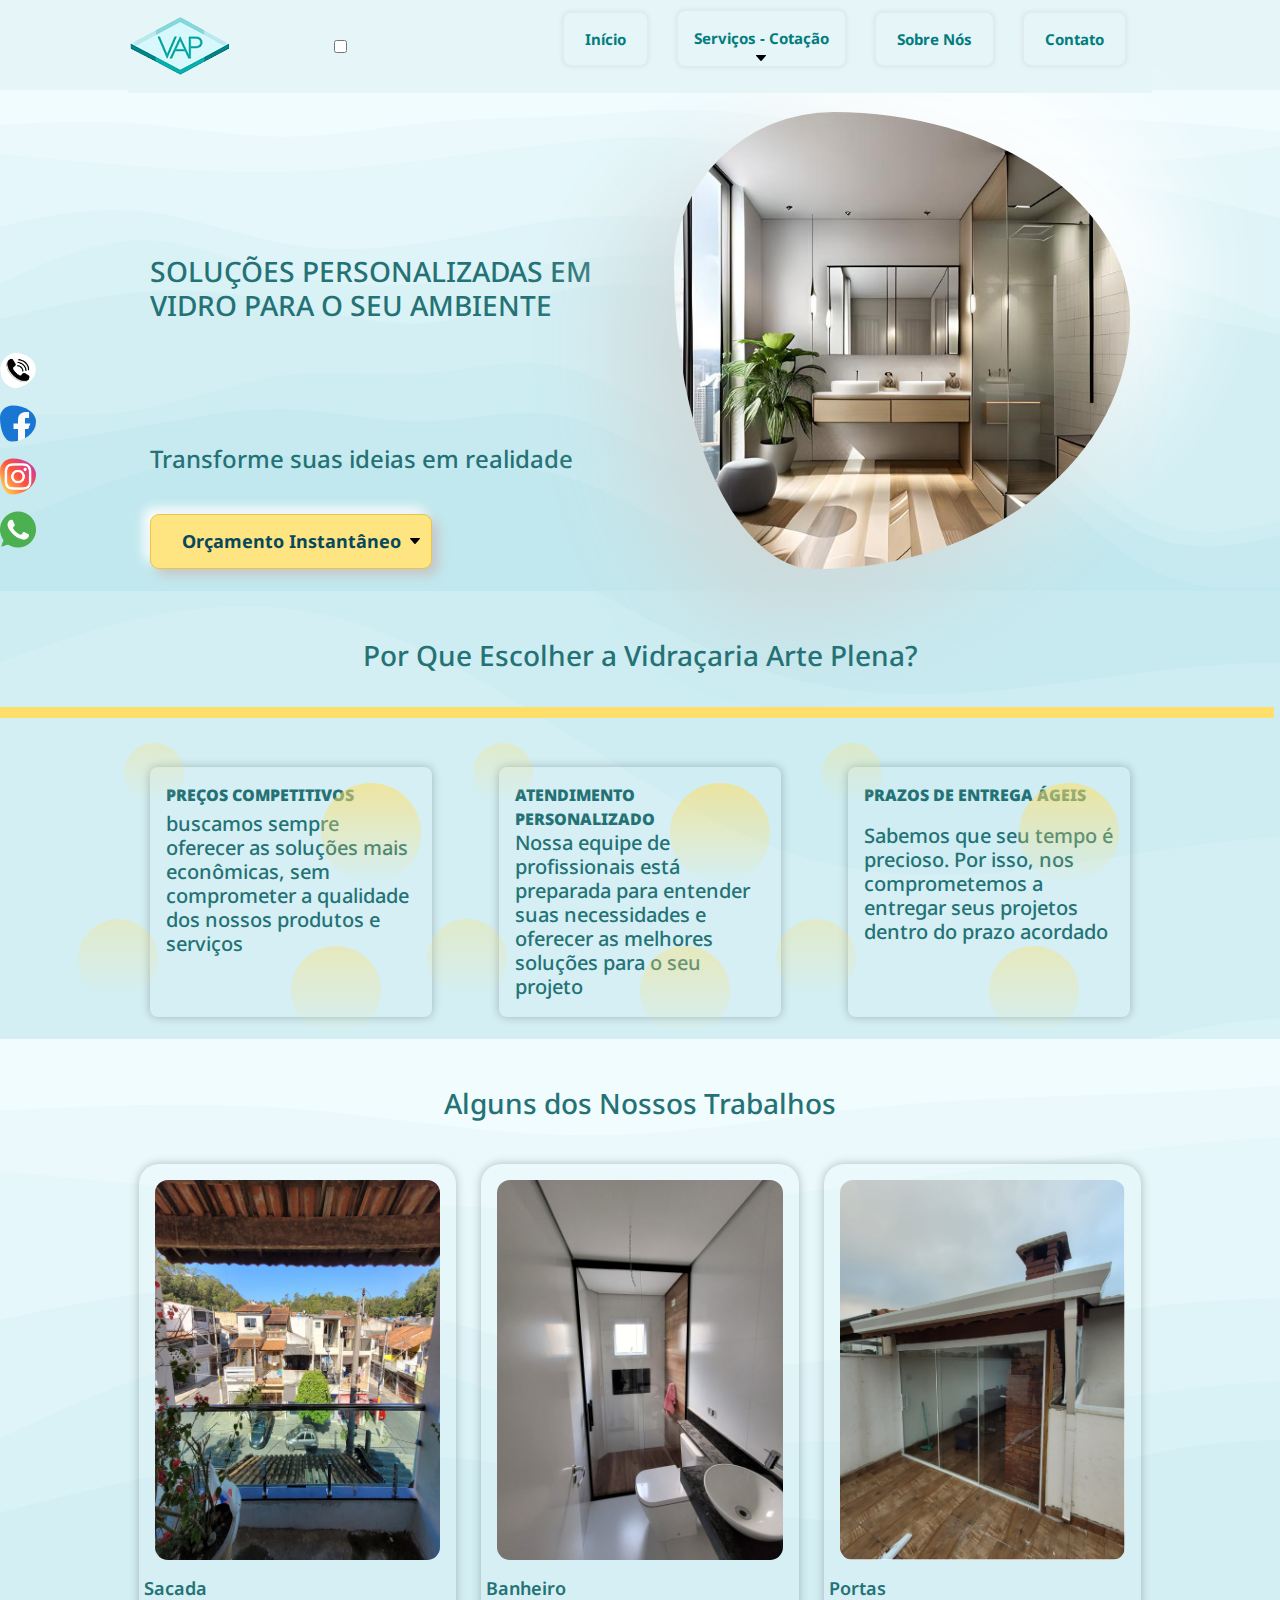
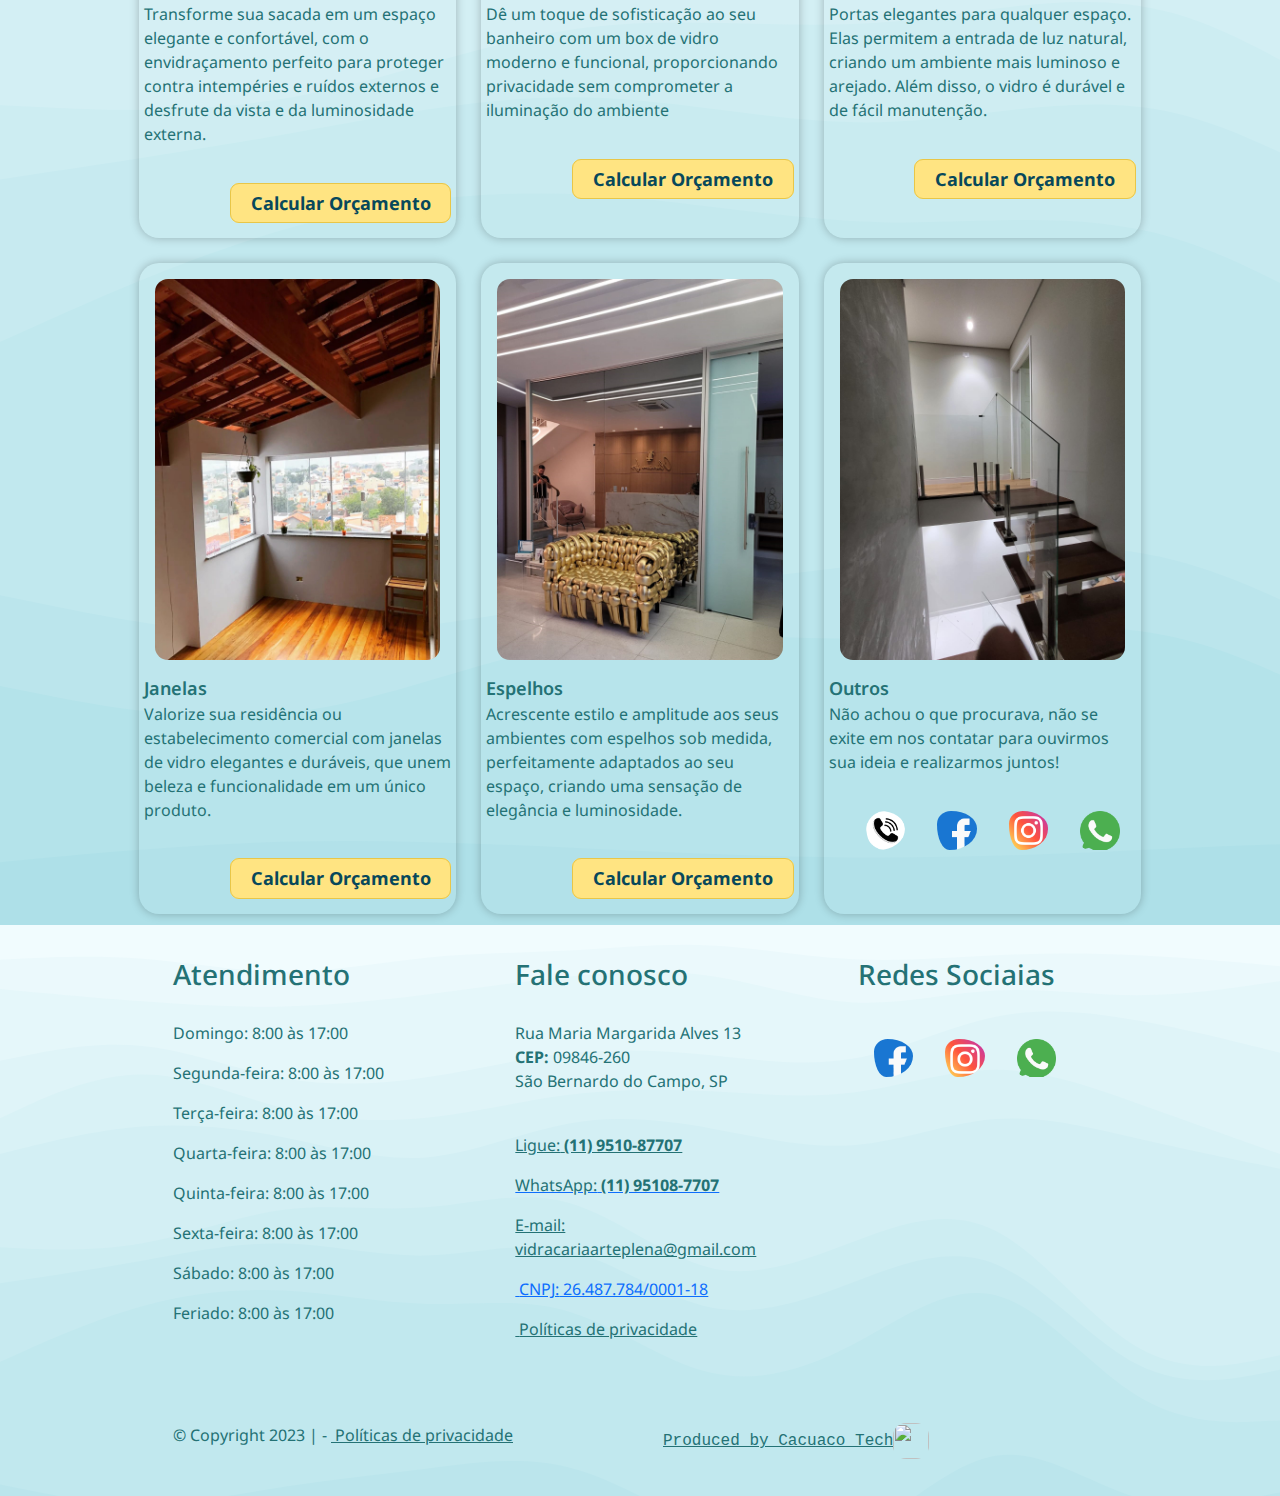
==== commit 8c2d5668: "work" ====
--- a/index.html
+++ b/index.html
@@ -47,8 +47,11 @@
                 <img src="assets/uploads/configuracao/1/logo_sem_fundo2.png" alt="logo">
             </a>
             <button title="responsive-menu" class="hamburger active-nav-list"></button>
-
-            <ul class="nav-list active-nav-list">
+            <input id="menu-toggle" type="checkbox" />
+            <label class='menu-button-container' for="menu-toggle">
+                <div class='menu-button'></div>
+            </label>
+            <ul class="menu nav-list active-nav-list">
                 <li>
                     <a class="item-nav" href="index.html">Início</a>
                 </li>
